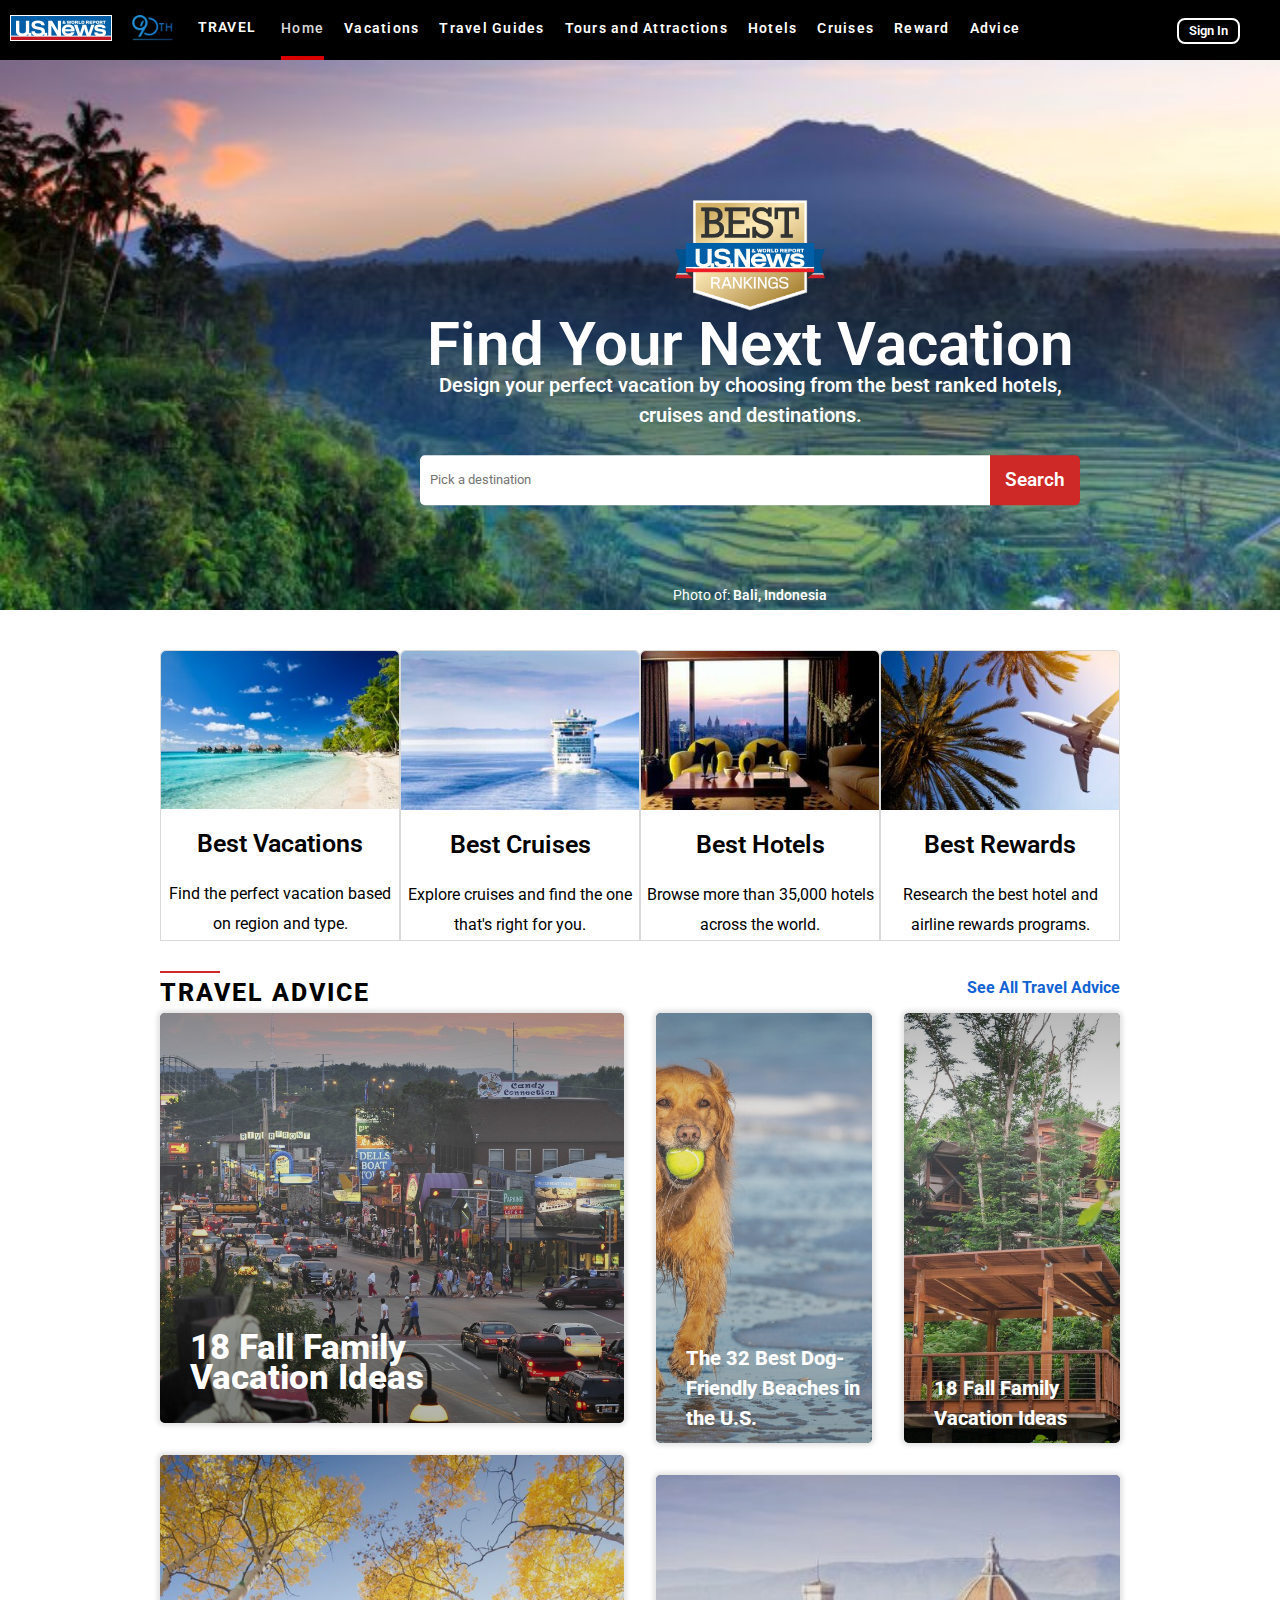
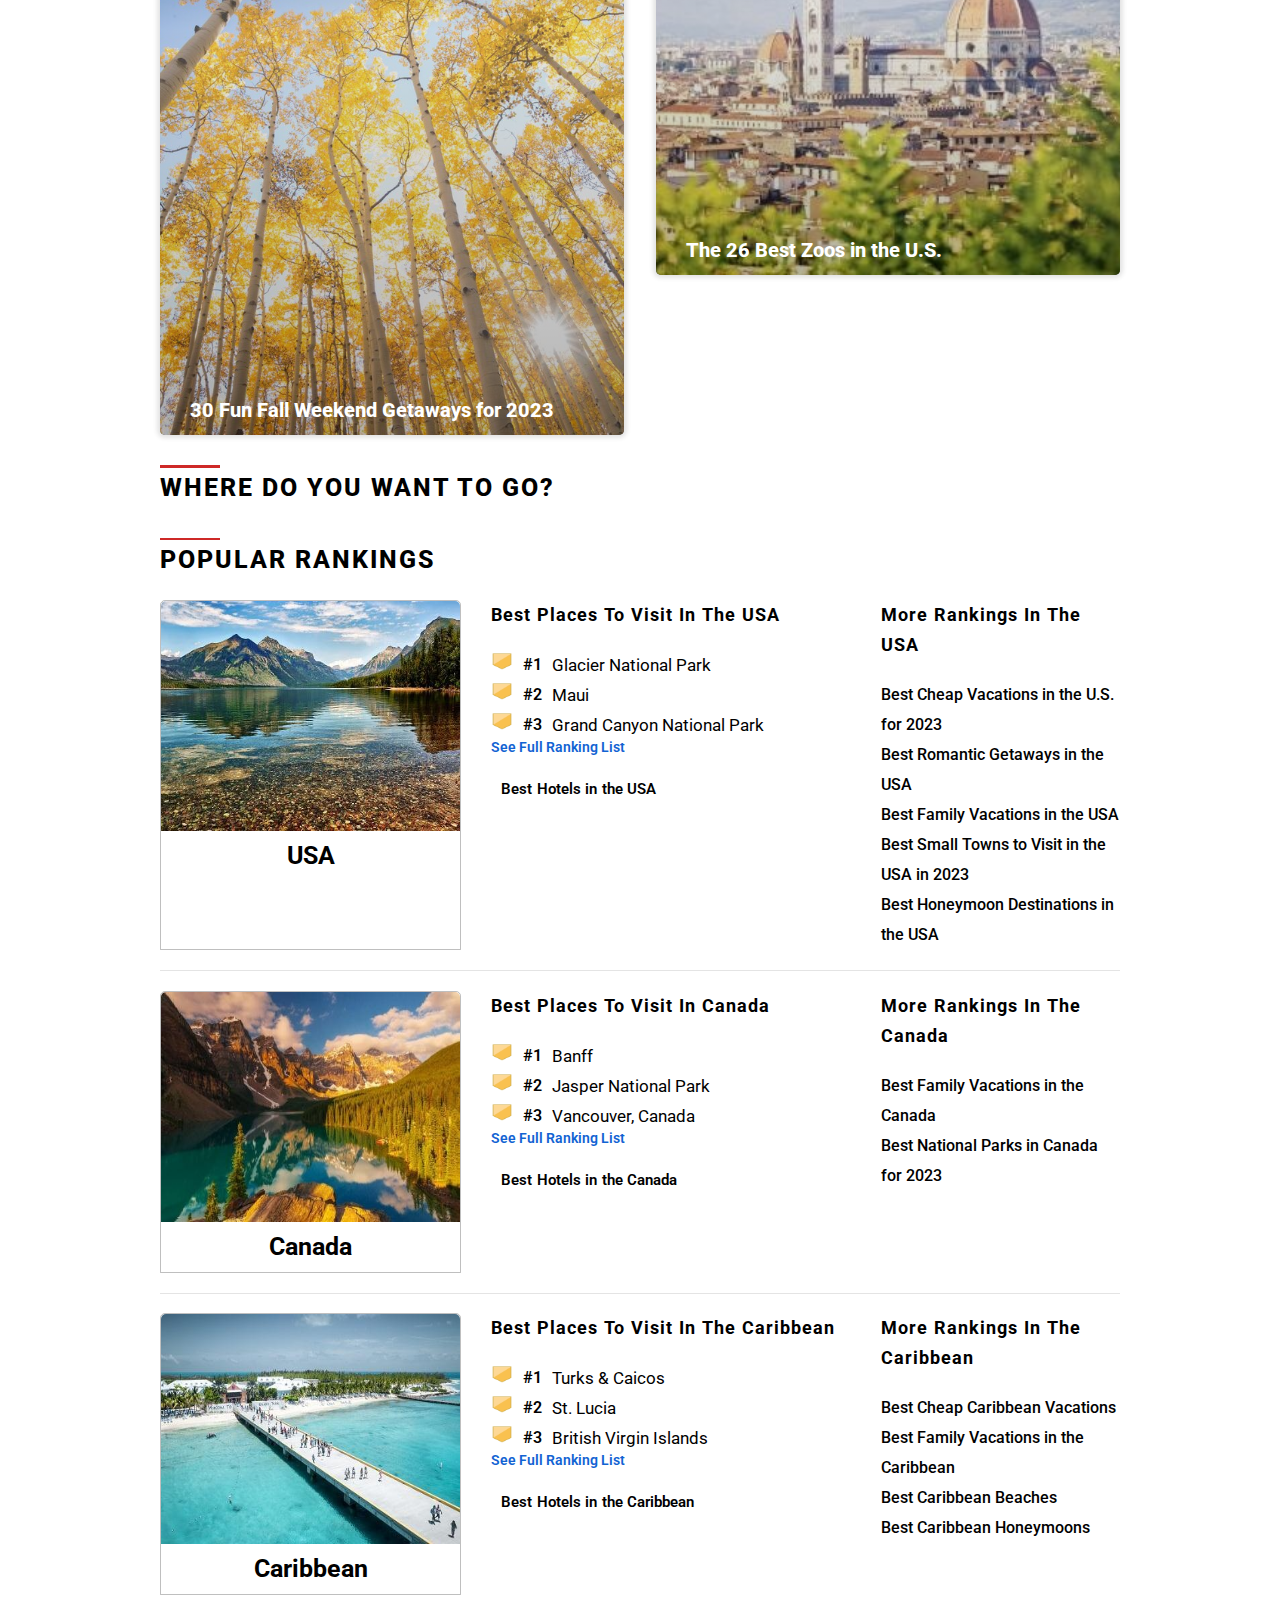
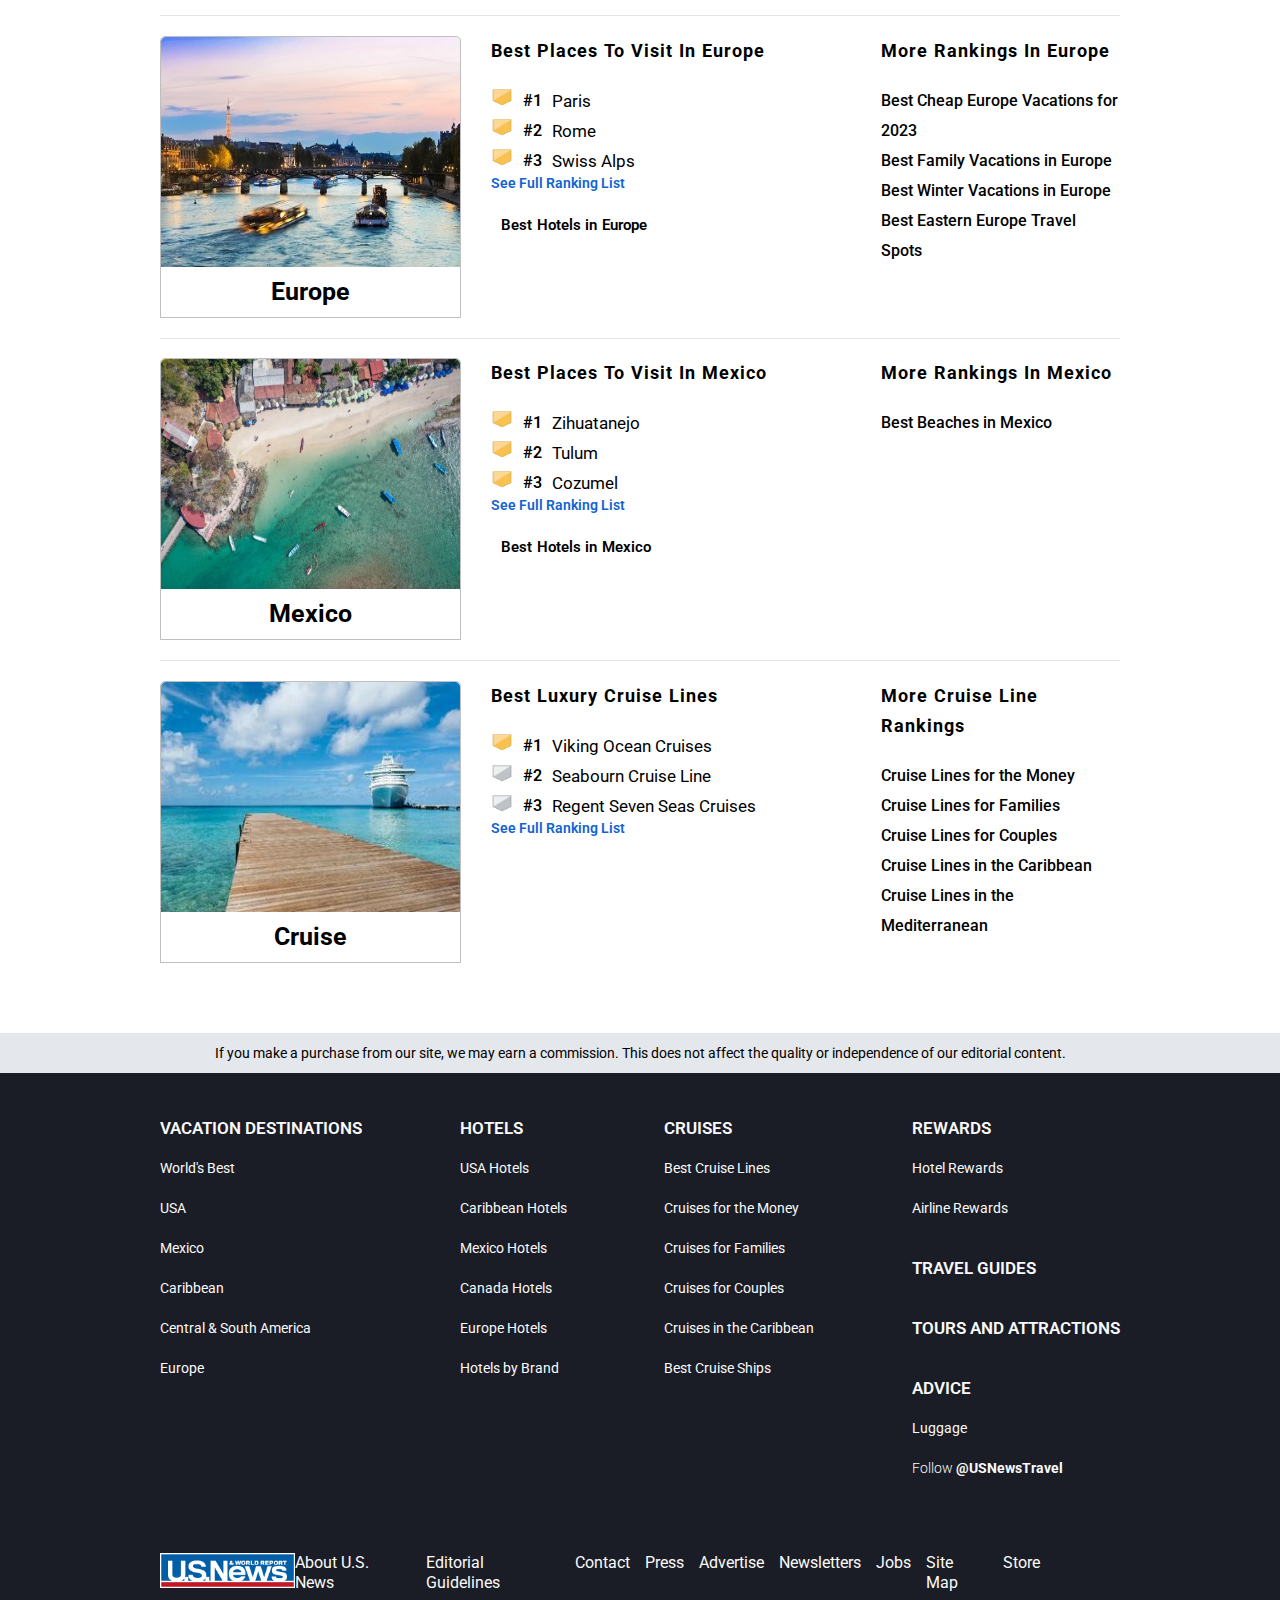
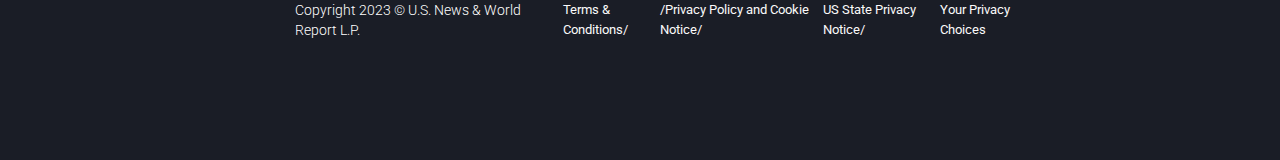
==== index.html @ 6a29fec3 "update home page" ====
<!DOCTYPE html>
<html lang="en">
  <head>
    <meta charset="UTF-8" />
    <meta http-equiv="X-UA-Compatible" content="IE=edge" />
    <meta name="viewport" content="width=device-width, initial-scale=1.0" />
    <title>Vacation Home Page</title>

    <!-- logo -->
    <link
      rel="shortcut icon"
      href="./assets/logo/logo512.png"
      type="image/png"
    />
    <link
      rel="shortcut icon"
      href="./assets/logo/picture.jpg"
      type="image/jpg"
    />

    <!-- FontAwesome -->
    <link
      rel="stylesheet"
      href="https://cdnjs.cloudflare.com/ajax/libs/font-awesome/6.4.0/css/all.min.css"
      integrity="sha512-iecdLmaskl7CVkqkXNQ/ZH/XLlvWZOJyj7Yy7tcenmpD1ypASozpmT/E0iPtmFIB46ZmdtAc9eNBvH0H/ZpiBw=="
      crossorigin="anonymous"
      referrerpolicy="no-referrer"
    />

    <!-- Bootstrap 5.0.2 -->
    <link
      href="https://cdn.jsdelivr.net/npm/bootstrap@5.0.2/dist/css/bootstrap.min.css"
      rel="stylesheet"
      integrity="sha384-EVSTQN3/azprG1Anm3QDgpJLIm9Nao0Yz1ztcQTwFspd3yD65VohhpuuCOmLASjC"
      crossorigin="anonymous"
    />

    <script
      src="https://cdn.jsdelivr.net/npm/bootstrap@5.0.2/dist/js/bootstrap.bundle.min.js"
      integrity="sha384-MrcW6ZMFYlzcLA8Nl+NtUVF0sA7MsXsP1UyJoMp4YLEuNSfAP+JcXn/tWtIaxVXM"
      crossorigin="anonymous"
      defer
    ></script>

    <script
      src="https://cdn.jsdelivr.net/npm/@popperjs/core@2.9.2/dist/umd/popper.min.js"
      integrity="sha384-IQsoLXl5PILFhosVNubq5LC7Qb9DXgDA9i+tQ8Zj3iwWAwPtgFTxbJ8NT4GN1R8p"
      crossorigin="anonymous"
      defer
    ></script>
    <script
      src="https://cdn.jsdelivr.net/npm/bootstrap@5.0.2/dist/js/bootstrap.min.js"
      integrity="sha384-cVKIPhGWiC2Al4u+LWgxfKTRIcfu0JTxR+EQDz/bgldoEyl4H0zUF0QKbrJ0EcQF"
      crossorigin="anonymous"
      defer
    ></script>

    <!-- OWL carousel2 -->
    <link
      rel="stylesheet"
      href="https://cdnjs.cloudflare.com/ajax/libs/OwlCarousel2/2.3.4/assets/owl.carousel.min.css"
      integrity="sha512-tS3S5qG0BlhnQROyJXvNjeEM4UpMXHrQfTGmbQ1gKmelCxlSEBUaxhRBj/EFTzpbP4RVSrpEikbmdJobCvhE3g=="
      crossorigin="anonymous"
      referrerpolicy="no-referrer"
    />
    <link
      rel="stylesheet"
      href="https://cdnjs.cloudflare.com/ajax/libs/OwlCarousel2/2.3.4/assets/owl.theme.default.min.css"
      integrity="sha512-sMXtMNL1zRzolHYKEujM2AqCLUR9F2C4/05cdbxjjLSRvMQIciEPCQZo++nk7go3BtSuK9kfa/s+a4f4i5pLkw=="
      crossorigin="anonymous"
      referrerpolicy="no-referrer"
    />

    <!-- JQuery has to be above the Javascript -->
    <script
      src="https://cdnjs.cloudflare.com/ajax/libs/jquery/3.7.1/jquery.min.js"
      integrity="sha512-v2CJ7UaYy4JwqLDIrZUI/4hqeoQieOmAZNXBeQyjo21dadnwR+8ZaIJVT8EE2iyI61OV8e6M8PP2/4hpQINQ/g=="
      crossorigin="anonymous"
      referrerpolicy="no-referrer"
    ></script>
    <script
      src="https://cdnjs.cloudflare.com/ajax/libs/OwlCarousel2/2.3.4/owl.carousel.min.js"
      integrity="sha512-bPs7Ae6pVvhOSiIcyUClR7/q2OAsRiovw4vAkX+zJbw3ShAeeqezq50RIIcIURq7Oa20rW2n2q+fyXBNcU9lrw=="
      crossorigin="anonymous"
      referrerpolicy="no-referrer"
    ></script>

    <link rel="stylesheet" href="./assets/css/main.min.css" />
    <!-- <script src="./main.js"></script> -->
  </head>

  <body>
    <div id="home" class="home">
      <div class="navbar">
        <div class="left">
          <a href="!#"
            ><img
              class="nav special1"
              src="./assets/images/header/logo1.png"
              alt="US-News"
            />
          </a>
          <a href="!#"
            ><img
              class="nav special1"
              src="./assets/images/header/90th_logo.png"
              alt="90th"
            />
          </a>
          <div class="nav special2">
            <a href="!#"> travel <i class="fa-solid fa-angles-right"></i></a>
          </div>
          <ul>
            <li class="nav special3"><a href="./index.html">Home</a></li>
            <li class="nav special4">
              <a href="./vacation.html">Vacations</a>
            </li>
            <li class="nav special4"><a href="!#">Travel Guides</a></li>
            <li class="nav lower special4">
              <a href="!#">Tours and Attractions</a>
            </li>
            <li class="nav special4"><a href="!#">Hotels</a></li>
            <li class="nav special4"><a href="!#">Cruises</a></li>
            <li class="nav special4"><a href="!#">Reward</a></li>
            <li class="nav special4"><a href="!#">Advice</a></li>
          </ul>
        </div>

        <div class="right">
          <div class="nav special5">
            <i class="fa-solid fa-magnifying-glass"></i>
          </div>
          <div class="nav special6">
            <button><a href="!#">Sign In</a></button>
          </div>
          <div class="nav special5"><i class="fa-solid fa-bars"></i></div>
        </div>
      </div>

      <div class="banner">
        <img
          class="banner-image"
          src="./assets/images/home/banner/banner.jpg"
          alt="banner"
        />
        <div class="banner-information">
          <img
            src="./assets/images/header/gold-badge.png"
            alt="Next vacations"
          />
          <h1>Find Your Next Vacation</h1>
          <h3>
            Design your perfect vacation by choosing from the best ranked
            hotels, cruises and destinations.
          </h3>
          <form
            id="banner-information-search"
            class="banner-information-search"
          >
            <label for=""
              ><input
                type="text"
                name="destiantion"
                placeholder="Pick a destination"
                class="space"
            /></label>
            <button class="search">search</button>
          </form>
          <p>
            <a href="!#">Photo of: <span>Bali, Indonesia</span></a>
          </p>
        </div>
      </div>

      <div class="body">
        <div class="top">
          <a href="!#"
            ><div class="top-detail">
              <img
                src="./assets/images/home/top/top1.jpg"
                alt="Best vacations"
              />
              <h2>best vacations</h2>
              <p>Find the perfect vacation based on region and type.</p>
            </div></a
          >

          <a href="!#"
            ><div class="top-detail">
              <img
                src="./assets/images/home/top/top2.jpg"
                alt="Best vacations"
              />
              <h2>Best Cruises</h2>
              <p>Explore cruises and find the one that's right for you.</p>
            </div></a
          >

          <a href="!#"
            ><div class="top-detail">
              <img
                src="./assets/images/home/top/top3.jpg"
                alt="Best vacations"
              />
              <h2>Best Hotels</h2>
              <p>Browse more than 35,000 hotels across the world.</p>
            </div></a
          >

          <a href="!#"
            ><div class="top-detail">
              <img
                src="./assets/images/home/top/top4.jpg"
                alt="Best vacations"
              />
              <h2>Best Rewards</h2>
              <p>Research the best hotel and airline rewards programs.</p>
            </div></a
          >
        </div>

        <div class="line"></div>

        <div class="advice">
          <div class="advice-top">
            <h2 class="title">travel advice</h2>
            <a href="!#"
              ><p>
                see all travel advice
                <i class="fa-solid fa-angles-right"></i></p
            ></a>
          </div>

          <div class="advice-body">
            <div class="advice-body-left">
              <a href="!#"
                ><div class="image">
                  <img
                    class="left1"
                    src="./assets/images/home/advice/advice1.jpg"
                    alt="advice1"
                  />
                  <p class="description1">18 Fall Family Vacation Ideas</p>
                </div></a
              >
              <a href="!#"
                ><div class="image">
                  <img
                    class="left2"
                    src="./assets/images/home/advice/advice4.jpg"
                    alt="advice2"
                  />
                  <p class="description2">
                    30 Fun Fall Weekend Getaways for 2023
                  </p>
                </div></a
              >
            </div>
            <div class="advice-body-right">
              <div class="firstLine">
                <a href="!#"
                  ><div class="image">
                    <img
                      src="./assets/images/home/advice/advice2.jpg"
                      alt="advice3"
                    />
                    <p class="description2">
                      The 32 Best Dog-Friendly Beaches in the U.S.
                    </p>
                  </div></a
                >
                <a href="!#"
                  ><div class="image">
                    <img
                      src="./assets/images/home/advice/advice3.jpg"
                      alt="advice4"
                    />
                    <p class="description2">18 Fall Family Vacation Ideas</p>
                  </div></a
                >
              </div>
              <div class="secondLine">
                <a href="!#"
                  ><div class="image hidden">
                    <img
                      src="./assets/images/home/advice/advice5.jpg"
                      alt="advice4"
                    />
                    <p class="description2">The 26 Best Zoos in the U.S.</p>
                  </div></a
                >
              </div>
            </div>
          </div>
        </div>

        <div class="line"></div>

        <div class="go">
          <h2 class="title">Where Do You Want To Go?</h2>

          <div class="owl-carousel owl-theme">
            <div class="item">
              <a href="!#"
                ><div class="go-body-image">
                  <img src="./assets/images/home/to_go/go1.jpg" alt="go1" />
                  <div class="word">Paris</div>
                </div></a
              >
            </div>
            <div class="item">
              <a href="!#"
                ><div class="go-body-image">
                  <img src="./assets/images/home/to_go/go2.jpg" alt="go2" />
                  <div class="word">Yellowstone</div>
                </div></a
              >
            </div>
            <div class="item">
              <a href="!#"
                ><div class="go-body-image">
                  <img src="./assets/images/home/to_go/go3.jpg" alt="go3" />
                  <div class="word">Rome</div>
                </div></a
              >
            </div>
            <div class="item">
              <a href="!#"
                ><div class="go-body-image">
                  <img src="./assets/images/home/to_go/go4.jpg" alt="go4" />
                  <div class="word">Tahiti</div>
                </div></a
              >
            </div>
            <div class="item">
              <a href="!#"
                ><div class="go-body-image">
                  <img
                    src="./assets/images/home/to_go/london.jpg"
                    alt="London"
                  />
                  <div class="word">London</div>
                </div></a
              >
            </div>
            <div class="item">
              <a href="!#"
                ><div class="go-body-image">
                  <img
                    src="./assets/images/home/to_go/amalfi.jpg"
                    alt="Amalfi"
                  />
                  <div class="word">Amalfi</div>
                </div></a
              >
            </div>
            <div class="item">
              <a href="!#"
                ><div class="go-body-image">
                  <img src="./assets/images/home/to_go/dubai.jpg" alt="Dubai" />
                  <div class="word">Dubai</div>
                </div></a
              >
            </div>
            <div class="item">
              <a href="!#"
                ><div class="go-body-image">
                  <img
                    src="./assets/images/home/to_go/grand_canyon.jpg"
                    alt="Grand_Canyon"
                  />
                  <div class="word">Grand Canyon</div>
                </div></a
              >
            </div>
            <div class="item">
              <a href="!#"
                ><div class="go-body-image">
                  <img
                    src="./assets/images/home/to_go/maldives.jpg"
                    alt="maldives"
                  />
                  <div class="word">Maldives</div>
                </div></a
              >
            </div>
            <div class="item">
              <a href="!#"
                ><div class="go-body-image">
                  <img src="./assets/images/home/to_go/maui.jpg" alt="Maui" />
                  <div class="word">Maui</div>
                </div></a
              >
            </div>
            <div class="item">
              <a href="!#"
                ><div class="go-body-image">
                  <img
                    src="./assets/images/home/to_go/newyork.jpg"
                    alt="Newyork"
                  />
                  <div class="word">Newyork</div>
                </div></a
              >
            </div>
            <div class="item">
              <a href="!#"
                ><div class="go-body-image">
                  <img
                    src="./assets/images/home/to_go/phuket.jpg"
                    alt="Phuket"
                  />
                  <div class="word">Phuket</div>
                </div></a
              >
            </div>
            <div class="item">
              <a href="!#"
                ><div class="go-body-image">
                  <img
                    src="./assets/images/home/to_go/rio_de_janero.jpg"
                    alt="Rio_De_Janero"
                  />
                  <div class="word">Rio De Janero</div>
                </div></a
              >
            </div>
            <div class="item">
              <a href="!#"
                ><div class="go-body-image">
                  <img
                    src="./assets/images/home/to_go/satorini.jpg"
                    alt="Satorini"
                  />
                  <div class="word">Satorini</div>
                </div></a
              >
            </div>
          </div>
        </div>

        <div class="line"></div>

        <div class="rank">
          <h2 class="title">popular rankings</h2>
          <div class="rank-detail">
            <a class="rank-detail-image" href="!#">
              <img src="./assets/images/home/rank/rank1.jpg" alt="USA" />
              <div class="description">USA</div>
            </a>
            <div class="rank-detail-best">
              <h3>Best Places to Visit in the USA</h3>
              <a href="!#">
                <img
                  src="./assets/images/header/mini-badge-color.png"
                  alt="gold badge"
                />
                <span>#1</span>
                <p>Glacier National Park</p>
              </a>
              <a href="!#">
                <img
                  src="./assets/images/header/mini-badge-color.png"
                  alt="gold badge"
                />
                <span>#2</span>
                <p>Maui</p>
              </a>
              <a href="!#">
                <img
                  src="./assets/images/header/mini-badge-color.png"
                  alt="gold badge"
                />
                <span>#3</span>
                <p>Grand Canyon National Park</p>
              </a>

              <a class="rank_list" href="!#"
                >See Full Ranking List <i class="fa-solid fa-angles-right"></i
              ></a>
              <a class="rank_hotel" href="!#"
                ><i class="fa-solid fa-bed"></i> Best Hotels in the USA</a
              >
            </div>

            <div class="rank-detail-more">
              <h3>More Rankings in the USA</h3>
              <a href="!#">Best Cheap Vacations in the U.S. for 2023</a>
              <a href="!#">Best Romantic Getaways in the USA</a>
              <a href="!#">Best Family Vacations in the USA</a>
              <a href="!#">Best Small Towns to Visit in the USA in 2023</a>
              <a href="!#">Best Honeymoon Destinations in the USA</a>
            </div>
          </div>

          <div class="line2"></div>

          <div class="rank-detail">
            <a class="rank-detail-image" href="!#">
              <img src="./assets/images/home/rank/rank2.jpg" alt="Canada" />
              <div class="description">Canada</div>
            </a>
            <div class="rank-detail-best">
              <h3>Best Places to Visit in Canada</h3>
              <a href="!#">
                <img
                  src="./assets/images/header/mini-badge-color.png"
                  alt="gold badge"
                />
                <span>#1</span>
                <p>Banff</p>
              </a>
              <a href="!#">
                <img
                  src="./assets/images/header/mini-badge-color.png"
                  alt="gold badge"
                />
                <span>#2</span>
                <p>Jasper National Park</p>
              </a>
              <a href="!#">
                <img
                  src="./assets/images/header/mini-badge-color.png"
                  alt="gold badge"
                />
                <span>#3</span>
                <p>Vancouver, Canada</p>
              </a>

              <a class="rank_list" href="!#"
                >See Full Ranking List <i class="fa-solid fa-angles-right"></i
              ></a>
              <a class="rank_hotel" href="!#"
                ><i class="fa-solid fa-bed"></i> Best Hotels in the Canada</a
              >
            </div>

            <div class="rank-detail-more">
              <h3>More Rankings in the Canada</h3>
              <a href="!#">Best Family Vacations in the Canada</a>
              <a href="!#">Best National Parks in Canada for 2023</a>
            </div>
          </div>

          <div class="line2"></div>

          <div class="rank-detail">
            <a class="rank-detail-image" href="!#">
              <img src="./assets/images/home/rank/rank3.jpg" alt="Caribbean" />
              <div class="description">Caribbean</div>
            </a>
            <div class="rank-detail-best">
              <h3>Best Places to Visit in the Caribbean</h3>
              <a href="!#">
                <img
                  src="./assets/images/header/mini-badge-color.png"
                  alt="gold badge"
                />
                <span>#1</span>
                <p>Turks & Caicos</p>
              </a>
              <a href="!#">
                <img
                  src="./assets/images/header/mini-badge-color.png"
                  alt="gold badge"
                />
                <span>#2</span>
                <p>St. Lucia</p>
              </a>
              <a href="!#">
                <img
                  src="./assets/images/header/mini-badge-color.png"
                  alt="gold badge"
                />
                <span>#3</span>
                <p>British Virgin Islands</p>
              </a>

              <a class="rank_list" href="!#"
                >See Full Ranking List <i class="fa-solid fa-angles-right"></i
              ></a>
              <a class="rank_hotel" href="!#"
                ><i class="fa-solid fa-bed"></i> Best Hotels in the Caribbean</a
              >
            </div>

            <div class="rank-detail-more">
              <h3>More Rankings in the Caribbean</h3>
              <a href="!#">Best Cheap Caribbean Vacations</a>
              <a href="!#">Best Family Vacations in the Caribbean</a>
              <a href="!#">Best Caribbean Beaches</a>
              <a href="!#">Best Caribbean Honeymoons</a>
            </div>
          </div>

          <div class="line2"></div>

          <div class="rank-detail">
            <a class="rank-detail-image" href="!#">
              <img src="./assets/images/home/rank/rank4.jpg" alt="Europe" />
              <div class="description">Europe</div>
            </a>
            <div class="rank-detail-best">
              <h3>Best Places to Visit in Europe</h3>
              <a href="!#">
                <img
                  src="./assets/images/header/mini-badge-color.png"
                  alt="gold badge"
                />
                <span>#1</span>
                <p>Paris</p>
              </a>
              <a href="!#">
                <img
                  src="./assets/images/header/mini-badge-color.png"
                  alt="gold badge"
                />
                <span>#2</span>
                <p>Rome</p>
              </a>
              <a href="!#">
                <img
                  src="./assets/images/header/mini-badge-color.png"
                  alt="gold badge"
                />
                <span>#3</span>
                <p>Swiss Alps</p>
              </a>

              <a class="rank_list" href="!#"
                >See Full Ranking List <i class="fa-solid fa-angles-right"></i
              ></a>
              <a class="rank_hotel" href="!#"
                ><i class="fa-solid fa-bed"></i> Best Hotels in Europe</a
              >
            </div>

            <div class="rank-detail-more">
              <h3>More Rankings in Europe</h3>
              <a href="!#">Best Cheap Europe Vacations for 2023</a>
              <a href="!#">Best Family Vacations in Europe</a>
              <a href="!#">Best Winter Vacations in Europe</a>
              <a href="!#">Best Eastern Europe Travel Spots</a>
            </div>
          </div>

          <div class="line2"></div>

          <div class="rank-detail">
            <a class="rank-detail-image" href="!#">
              <img src="./assets/images/home/rank/rank5.jpg" alt="Mexico" />
              <div class="description">Mexico</div>
            </a>
            <div class="rank-detail-best">
              <h3>Best Places to Visit in Mexico</h3>
              <a href="!#">
                <img
                  src="./assets/images/header/mini-badge-color.png"
                  alt="gold badge"
                />
                <span>#1</span>
                <p>Zihuatanejo</p>
              </a>
              <a href="!#">
                <img
                  src="./assets/images/header/mini-badge-color.png"
                  alt="gold badge"
                />
                <span>#2</span>
                <p>Tulum</p>
              </a>
              <a href="!#">
                <img
                  src="./assets/images/header/mini-badge-color.png"
                  alt="gold badge"
                />
                <span>#3</span>
                <p>Cozumel</p>
              </a>

              <a class="rank_list" href="!#"
                >See Full Ranking List <i class="fa-solid fa-angles-right"></i
              ></a>
              <a class="rank_hotel" href="!#"
                ><i class="fa-solid fa-bed"></i> Best Hotels in Mexico</a
              >
            </div>

            <div class="rank-detail-more">
              <h3>More Rankings in Mexico</h3>
              <a href="!#">Best Beaches in Mexico</a>
            </div>
          </div>

          <div class="line2"></div>

          <div class="rank-detail">
            <a class="rank-detail-image" href="!#">
              <img src="./assets/images/home/rank/rank6.jpg" alt="Cruise" />
              <div class="description">Cruise</div>
            </a>
            <div class="rank-detail-best">
              <h3>Best Luxury Cruise Lines</h3>
              <a href="!#">
                <img
                  src="./assets/images/header/mini-badge-color.png"
                  alt="gold badge"
                />
                <span>#1</span>
                <p>Viking Ocean Cruises</p>
              </a>
              <a href="!#">
                <img
                  src="./assets/images/header/mini-badge-silver.png"
                  alt="silver badge"
                />
                <span>#2</span>
                <p>Seabourn Cruise Line</p>
              </a>
              <a href="!#">
                <img
                  src="./assets/images/header/mini-badge-silver.png"
                  alt="silver badge"
                />
                <span>#3</span>
                <p>Regent Seven Seas Cruises</p>
              </a>

              <a class="rank_list" href="!#"
                >See Full Ranking List <i class="fa-solid fa-angles-right"></i
              ></a>
            </div>

            <div class="rank-detail-more">
              <h3>More Cruise Line Rankings</h3>
              <a href="!#">Cruise Lines for the Money</a>
              <a href="!#">Cruise Lines for Families</a>
              <a href="!#">Cruise Lines for Couples</a>
              <a href="!#">Cruise Lines in the Caribbean</a>
              <a href="!#">Cruise Lines in the Mediterranean</a>
            </div>
          </div>
        </div>
      </div>
      <div class="bottom">
        If you make a purchase from our site, we may earn a commission. This
        does not affect the quality or independence of our editorial content.
      </div>

      <div class="link">
        <div class="link-detail">
          <a href="!#"><h3>Vacation Destinations</h3></a>
          <ul>
            <a href="!#"><li class="link-detail-word">World's Best</li></a>
            <a href="!#"><li class="link-detail-word">USA</li></a>
            <a href="!#"><li class="link-detail-word">Mexico</li></a>
            <a href="!#"><li class="link-detail-word">Caribbean</li></a>
            <a href="!#"
              ><li class="link-detail-word">Central & South America</li></a
            >
            <a href="!#"><li class="link-detail-word">Europe</li></a>
          </ul>
        </div>

        <div class="link-detail">
          <a href="!#"><h3>hotels</h3></a>
          <ul>
            <a href="!#"><li class="link-detail-word">USA Hotels</li></a>
            <a href="!#"><li class="link-detail-word">Caribbean Hotels</li></a>
            <a href="!#"><li class="link-detail-word">Mexico Hotels</li></a>
            <a href="!#"><li class="link-detail-word">Canada Hotels</li></a>
            <a href="!#"><li class="link-detail-word">Europe Hotels</li></a>
            <a href="!#"><li class="link-detail-word">Hotels by Brand</li></a>
          </ul>
        </div>

        <div class="link-detail">
          <a href="!#"><h3>Cruises</h3></a>
          <ul>
            <a href="!#"><li class="link-detail-word">Best Cruise Lines</li></a>
            <a href="!#"
              ><li class="link-detail-word">Cruises for the Money</li></a
            >
            <a href="!#"
              ><li class="link-detail-word">Cruises for Families</li></a
            >
            <a href="!#"
              ><li class="link-detail-word">Cruises for Couples</li></a
            >
            <a href="!#"
              ><li class="link-detail-word">Cruises in the Caribbean</li></a
            >
            <a href="!#"><li class="link-detail-word">Best Cruise Ships</li></a>
          </ul>
        </div>

        <div class="link-detail">
          <a href="!#"><h3>Rewards</h3></a>
          <ul>
            <a href="!#"><li class="link-detail-word">Hotel Rewards</li></a>
            <a href="!#"><li class="link-detail-word">Airline Rewards</li></a>
          </ul>
          <a href="!#"><h3>Travel Guides</h3></a>
          <a href="!#"><h3>Tours And Attractions</h3></a>
          <a href="!#"><h3>Advice</h3></a>
          <ul>
            <a href="!#"><li class="link-detail-word">Luggage</li></a>
          </ul>
          <div class="follow">
            <p>Follow <span>@USNewsTravel</span></p>
            <i class="fa-brands fa-instagram"></i>
            <i class="fa-brands fa-twitter"></i>
          </div>
        </div>
      </div>
      <div class="line3"></div>

      <div class="footer">
        <div class="footer-image">
          <img src="./assets/images/header/logo1.png" alt="USNews" />
        </div>

        <div class="footer-information">
          <div class="footer-information-top">
            <a href="!#">About U.S. News</a>
            <a href="!#">Editorial Guidelines</a>
            <a href="!#">Contact</a>
            <a href="!#">Press</a>
            <a href="!#">Advertise</a>
            <a href="!#">Newsletters</a>
            <a href="!#">Jobs</a>
            <a href="!#">Site Map</a>
            <a href="!#">store</a>
          </div>

          <div class="footer-information-bottom">
            <p>Copyright 2023 © U.S. News & World Report L.P.</p>
            <a href="!#">Terms & Conditions/</a>
            <a href="!#">/Privacy Policy and Cookie Notice/</a>
            <a href="!#">US State Privacy Notice/</a>
            <a href="!#"
              >Your Privacy Choices <i class="fa-regular fa-hand"></i
            ></a>
          </div>
        </div>

        <div class="footer-symbol">
          <i class="fa-brands fa-facebook-f"></i>

          <i class="fa-brands fa-twitter"></i>
        </div>
      </div>
    </div>

    <script>
      $(".owl-carousel").owlCarousel({
        loop: true,
        margin: 10,
        nav: true,
        autoplay: true,
        autoplayTimeout: 5000,
        stagePadding: 50,
        dots: false,
        responsive: {
          0: {
            items: 1,
          },
          740: {
            items: 3,
          },
          1024: {
            items: 4,
          },
        },
      });
    </script>
  </body>
</html>
---- assets/css/main.min.css ----
@import"https://fonts.googleapis.com/css2?family=Roboto:wght@100;400;700&display=swap";@import"https://fonts.googleapis.com/css2?family=Lato:ital,wght@0,400;0,700;1,400;1,700&display=swap";:root{--header-h: 4.7rem}*{margin:0;padding:0;-webkit-box-sizing:border-box;box-sizing:border-box}a,a:active,a:visited{text-decoration:none}ul{list-style-type:none;padding-top:0;padding-left:0;margin-top:0;margin-bottom:0}button{cursor:pointer;border:none;outline:none}img{display:block;max-width:100%}@font-face{font-family:font_back_up;src:url(./font1.woff2) format("woff2"),url(./font2.woff2) format("woff2"),url(./font3.woff2) format("woff2");font-weight:bold;font-style:normal;font-display:fallback}*{font-family:"Roboto",Helvetica,"font_back_up",sans-serif}html{font-size:62.5%;font-family:"Roboto",Helvetica,"font_back_up",sans-serif}body{font-size:1.6rem;line-height:3rem}.screen{background-color:#fff;width:100%;height:100%}.line2{background-color:#e4e4e4;height:.5px;width:100%;margin:2rem 0}.line{background-color:#ce2927;height:2.5px;width:6rem;margin-top:3rem}.line3{background-color:#fff;height:.6px;width:100%}.title{text-transform:uppercase;font-weight:800;font-size:2.5rem;letter-spacing:2px;line-height:4rem}.slider{width:100%}.slider .carousel-inner .carousel-item img{height:70rem}.slider .carousel-caption{text-align:start;padding-bottom:25rem}.slider .carousel-caption h5{font-size:3rem;line-height:4rem;text-transform:uppercase;font-weight:500}.slider .carousel-caption p{font-size:1.4rem;line-height:3rem;padding:2rem 0;padding-right:50rem;font-weight:lighter}.slider .carousel-caption .banner-button-left{background-color:rgba(0,0,0,0);color:#fff;padding:.5rem 1.5rem;border-radius:5px;text-transform:uppercase;border:2px solid #fff;margin-right:5px}.slider .carousel-caption .banner-button-left:hover{background-color:#1bd5c9}.slider .carousel-caption .banner-button-right{background-color:rgba(0,0,0,0);color:#fff;padding:.5rem 1.5rem;border-radius:5px;text-transform:uppercase;border:2px solid #fff}.slider .carousel-caption .banner-button-right:hover{background-color:#1bd5c9}:root{--nav-height: 3rem}.navbar{background-color:#000;height:6rem;width:100%;display:-webkit-box;display:-ms-flexbox;display:flex;-webkit-box-pack:justify;-ms-flex-pack:justify;justify-content:space-between;padding:0 .5rem;margin:0}.navbar .nav{font-size:1.4rem;font-weight:600;margin:0 .5rem;line-height:5.6rem;text-transform:capitalize;letter-spacing:1.25px}.navbar .nav a{color:#fff}.navbar .left{display:-webkit-box;display:-ms-flexbox;display:flex;-webkit-box-align:center;-ms-flex-align:center;align-items:center;gap:1rem}.navbar .left .lower{text-transform:none}.navbar .left .special1{height:3rem;border-bottom:4px solid #000}.navbar .left .special2{text-transform:uppercase;border-bottom:4px solid #000;line-height:3rem;padding:.5rem}.navbar .left .special2 a .fa-angles-right{font-size:.9rem;font-weight:600}.navbar .left .special2:hover{background-color:rgba(211,215,220,.511);opacity:85%;border-radius:7px;-webkit-transition:all .5s ease;transition:all .5s ease}.navbar .left ul{display:-webkit-box;display:-ms-flexbox;display:flex;-webkit-box-align:center;-ms-flex-align:center;align-items:center;gap:1rem}.navbar .left ul .special3{border-bottom:4px solid red;font-weight:500;opacity:85%}.navbar .left ul .special4{border-bottom:4px solid #000}.navbar .left ul .special4:hover{border-bottom:4px solid red;opacity:85%;-webkit-transition:all .5s ease;transition:all .5s ease}.navbar .right{display:-webkit-box;display:-ms-flexbox;display:flex;-webkit-box-align:center;-ms-flex-align:center;align-items:center;color:#fff}.navbar .right .special5{margin:0 .5rem;font-size:1.8rem;line-height:2rem;padding:1rem 1rem}.navbar .right .special5:hover{background-color:rgba(211,215,220,.656);opacity:85%;border-radius:7px;-webkit-transition:all .5s ease;transition:all .5s ease;cursor:pointer}.navbar .right .special6 button{background-color:rgba(0,0,0,0);border:2px solid #fff;line-height:2rem;margin:1rem 0rem;padding:.1rem 1rem;border-radius:8px;font-size:1.3rem;font-weight:600}.navbar .right .special6 button:hover{-webkit-box-shadow:#111 0px 0px 0px 2px,#fff 0px 0px 0px 3px;box-shadow:#111 0px 0px 0px 2px,#fff 0px 0px 0px 3px;-webkit-transition:all .5s ease;transition:all .5s ease}.footer{background-color:#5c5c5c;padding:2rem 22.5rem;display:-webkit-box;display:-ms-flexbox;display:flex;-webkit-box-pack:justify;-ms-flex-pack:justify;justify-content:space-between}.footer p{color:#fff;font-size:1.4rem}.footer-social{display:-webkit-box;display:-ms-flexbox;display:flex;gap:1.5rem}.footer-social i{color:#fff}.banner{position:relative}.banner-image{width:100%;height:55rem}.banner-information{position:absolute;display:-webkit-box;display:-ms-flexbox;display:flex;-webkit-box-orient:vertical;-webkit-box-direction:normal;-ms-flex-direction:column;flex-direction:column;-webkit-box-align:center;-ms-flex-align:center;align-items:center;-webkit-box-pack:center;-ms-flex-pack:center;justify-content:center;text-align:center;-webkit-transform:translateY(-100%);transform:translateY(-100%);padding:0 42rem}.banner-information img{width:15rem}.banner-information h1{color:#fff;font-size:6rem;padding-top:2rem;font-weight:600}.banner-information h3{color:#fff;font-size:2rem;padding-top:1rem;font-weight:600}.banner-information .banner-information-search{padding:2.5rem 0;display:-webkit-box;display:-ms-flexbox;display:flex}.banner-information .banner-information-search .space{width:57rem;height:5rem;padding:1rem;border-top-left-radius:5px;border-bottom-left-radius:5px;border:none}.banner-information .banner-information-search .search{width:9rem;height:5rem;padding:1rem;font-size:1.9rem;text-transform:capitalize;color:#fff;font-weight:600;background-color:#ce2927;border-top-right-radius:5px;border-bottom-right-radius:5px}.banner-information .banner-information-search .search:hover{background-color:#b92523}.banner-information p{padding-top:5rem}.banner-information p a{color:#fff;font-size:1.4rem}.banner-information p a span{font-weight:600}.home .body{padding:0 16rem}.home .body .top{display:-webkit-box;display:-ms-flexbox;display:flex;-webkit-box-orient:horizontal;-webkit-box-direction:normal;-ms-flex-direction:row;flex-direction:row;-webkit-box-pack:justify;-ms-flex-pack:justify;justify-content:space-between;margin-top:4rem}.home .body .top a{text-align:center;color:#000;border:.5px solid rgba(0,0,0,.15);width:28rem;border-top-right-radius:5px;border-top-left-radius:5px}.home .body .top a:hover{-webkit-box-shadow:0 0 2px 2px rgba(0,0,0,.15);box-shadow:0 0 2px 2px rgba(0,0,0,.15);-webkit-transition:all .3s ease-in-out;transition:all .3s ease-in-out}.home .body .top a img{border-top-right-radius:5px;border-top-left-radius:5px}.home .body .top a h2{text-transform:capitalize;font-size:2.5rem;font-weight:600;padding:2rem 0}.home .body .advice-top{display:-webkit-box;display:-ms-flexbox;display:flex;-webkit-box-orient:horizontal;-webkit-box-direction:normal;-ms-flex-direction:row;flex-direction:row;-webkit-box-pack:justify;-ms-flex-pack:justify;justify-content:space-between}.home .body .advice-top a p{color:#1263d3;text-transform:capitalize;font-weight:700}.home .body .advice-top a p i{font-size:.9rem}.home .body .advice-top a p:hover{color:#00206b;-webkit-transition:color .3s ease-in-out;transition:color .3s ease-in-out}.home .body .advice-body{display:-webkit-box;display:-ms-flexbox;display:flex;gap:3.2rem}.home .body .advice-body img{border-radius:5px;-webkit-box-shadow:0 0 4px 3px rgba(0,0,0,.15);box-shadow:0 0 4px 3px rgba(0,0,0,.15);opacity:70%;width:100%;height:100%;-o-object-fit:cover;object-fit:cover}.home .body .advice-body .image{position:relative;border-radius:5px;background:-webkit-gradient(linear, left bottom, left top, from(rgb(0, 0, 0)), color-stop(70%, rgba(17, 17, 17, 0.3)), to(rgb(17, 17, 17)));background:linear-gradient(0deg, rgb(0, 0, 0), rgba(17, 17, 17, 0.3) 70%, rgb(17, 17, 17))}.home .body .advice-body .image p{position:absolute;z-index:10;color:#fff}.home .body .advice-body .image p:hover{opacity:80%}.home .body .advice-body .image:hover img{opacity:50%;-webkit-transition:opacity .3s ease-in-out;transition:opacity .3s ease-in-out}.home .body .advice-body-left{-webkit-box-flex:1;-ms-flex:1;flex:1;display:-webkit-box;display:-ms-flexbox;display:flex;-webkit-box-orient:vertical;-webkit-box-direction:normal;-ms-flex-direction:column;flex-direction:column;gap:3.2rem}.home .body .advice-body-left .left1{height:41rem}.home .body .advice-body-left .left2{height:58rem}.home .body .advice-body-right{-webkit-box-flex:1;-ms-flex:1;flex:1;display:-webkit-box;display:-ms-flexbox;display:flex;-webkit-box-orient:vertical;-webkit-box-direction:normal;-ms-flex-direction:column;flex-direction:column;gap:3.2rem}.home .body .advice-body-right .firstLine{display:-webkit-box;display:-ms-flexbox;display:flex;gap:3.2rem}.home .body .advice-body-right .firstLine img{height:43rem}.home .body .advice-body-right .secondLine img{height:40rem}.home .body .advice-body .description1{bottom:3rem;left:3rem;font-size:3.5rem;font-weight:800;margin-right:15rem}.home .body .advice-body .description2{bottom:1rem;left:3rem;font-size:2rem;font-weight:800}.home .body .go .owl-carousel{position:relative}.home .body .go .owl-carousel .go-body-image{margin-top:2rem;border:.5px solid rgba(0,0,0,.15);border-top-right-radius:5px;border-top-left-radius:5px}.home .body .go .owl-carousel .go-body-image img{border-top-right-radius:5px;border-top-left-radius:5px;height:17rem}.home .body .go .owl-carousel .go-body-image .word{text-align:center;color:#000;font-size:2.5rem;font-weight:700;line-height:5rem}.home .body .go .owl-carousel .owl-nav{font-size:7rem;color:#fff;line-height:7rem}.home .body .go .owl-carousel .owl-nav .owl-prev{position:absolute;top:9rem;left:.5rem;z-index:10}.home .body .go .owl-carousel .owl-nav .owl-prev:hover{background-color:rgba(0,0,0,0)}.home .body .go .owl-carousel .owl-nav .owl-next{position:absolute;top:9rem;right:.5rem;z-index:10}.home .body .go .owl-carousel .owl-nav .owl-next:hover{background-color:rgba(0,0,0,0)}.home .body .rank-detail{display:-webkit-box;display:-ms-flexbox;display:flex;margin-top:2rem}.home .body .rank-detail-image{-webkit-box-flex:2.5;-ms-flex:2.5;flex:2.5;border:.5px solid rgba(0,0,0,.25);border-top-right-radius:5px;border-top-left-radius:5px}.home .body .rank-detail-image:hover{-webkit-box-shadow:0 0 4px 3px rgba(0,0,0,.15);box-shadow:0 0 4px 3px rgba(0,0,0,.15);-webkit-transition:-webkit-box-shadow .3s ease-in-out;transition:-webkit-box-shadow .3s ease-in-out;transition:box-shadow .3s ease-in-out;transition:box-shadow .3s ease-in-out, -webkit-box-shadow .3s ease-in-out}.home .body .rank-detail-image img{height:23rem;width:100%;border-top-right-radius:5px;border-top-left-radius:5px}.home .body .rank-detail-image .description{text-align:center;color:#000;font-size:2.5rem;font-weight:700;line-height:5rem}.home .body .rank-detail-best{padding:0 3rem;-webkit-box-flex:3;-ms-flex:3;flex:3;display:-webkit-box;display:-ms-flexbox;display:flex;-webkit-box-orient:vertical;-webkit-box-direction:normal;-ms-flex-direction:column;flex-direction:column}.home .body .rank-detail-best h3{text-transform:capitalize;font-size:1.8rem;font-weight:700;word-spacing:1px;letter-spacing:1px;margin-bottom:2rem}.home .body .rank-detail-best a{display:-webkit-box;display:-ms-flexbox;display:flex;-webkit-box-orient:horizontal;-webkit-box-direction:normal;-ms-flex-direction:row;flex-direction:row;color:#000}.home .body .rank-detail-best a img{height:2.2rem}.home .body .rank-detail-best a span{padding:0 1rem;font-weight:600}.home .body .rank-detail-best a p{font-size:1.7rem}.home .body .rank-detail-best .rank_list{color:#1263d3;font-weight:600;line-height:1.4rem;font-size:1.4rem}.home .body .rank-detail-best .rank_list i{font-size:.9rem;line-height:1.7rem;padding-left:5px}.home .body .rank-detail-best .rank_hotel{margin-top:2rem;font-size:1.5rem;font-weight:600;word-spacing:.5px}.home .body .rank-detail-best .rank_hotel i{line-height:2.7rem;margin-right:1rem}.home .body .rank-detail-more{-webkit-box-flex:2;-ms-flex:2;flex:2;display:-webkit-box;display:-ms-flexbox;display:flex;-webkit-box-orient:vertical;-webkit-box-direction:normal;-ms-flex-direction:column;flex-direction:column}.home .body .rank-detail-more h3{text-transform:capitalize;font-size:1.8rem;font-weight:700;word-spacing:1px;letter-spacing:1px;margin-bottom:2rem}.home .body .rank-detail-more a{color:#000;font-weight:500}.home .bottom{margin-top:7rem;padding:0;background-color:#e4e7eb;line-height:4rem;text-align:center;font-size:1.4rem}.home .link{background-color:#1a1d26;padding:0 16rem;padding-top:2rem;display:-webkit-box;display:-ms-flexbox;display:flex;-webkit-box-pack:justify;-ms-flex-pack:justify;justify-content:space-between}.home .link-detail{display:-webkit-box;display:-ms-flexbox;display:flex;-webkit-box-orient:vertical;-webkit-box-direction:normal;-ms-flex-direction:column;flex-direction:column;gap:1rem;padding-bottom:3rem}.home .link-detail h3{text-transform:uppercase;font-size:1.7rem;font-weight:600;margin-top:2rem}.home .link-detail h3:hover{opacity:80%;-webkit-transition:opacity .3s ease-in-out;transition:opacity .3s ease-in-out}.home .link-detail a{color:#fafafa}.home .link-detail ul{display:-webkit-box;display:-ms-flexbox;display:flex;-webkit-box-orient:vertical;-webkit-box-direction:normal;-ms-flex-direction:column;flex-direction:column;gap:1rem}.home .link-detail ul li{font-size:1.4rem;font-weight:400}.home .link-detail .follow{display:-webkit-box;display:-ms-flexbox;display:flex;color:#fafafa;font-size:1.4rem;font-weight:300}.home .link-detail .follow span{font-weight:700}.home .link-detail .follow i{line-height:2.7rem;padding-left:1.5rem;font-size:1.8rem}.home .footer{background-color:#1a1d26;padding:4rem 16rem 12rem 16rem;display:-webkit-box;display:-ms-flexbox;display:flex;-webkit-box-pack:justify;-ms-flex-pack:justify;justify-content:space-between}.home .footer-image{height:4rem;width:16rem}.home .footer-information{padding-right:5rem;display:-webkit-box;display:-ms-flexbox;display:flex;-webkit-box-orient:vertical;-webkit-box-direction:normal;-ms-flex-direction:column;flex-direction:column;line-height:2rem}.home .footer-information a{color:#fafafa}.home .footer-information-top{display:-webkit-box;display:-ms-flexbox;display:flex;gap:1.5rem;text-transform:capitalize;padding-bottom:.7rem}.home .footer-information-bottom{display:-webkit-box;display:-ms-flexbox;display:flex;-webkit-box-orient:horizontal;-webkit-box-direction:normal;-ms-flex-direction:row;flex-direction:row;font-size:1.3rem}.home .footer-information-bottom p{padding-right:2rem;font-weight:300}.home .footer-symbol{display:-webkit-box;display:-ms-flexbox;display:flex;-webkit-box-orient:horizontal;-webkit-box-direction:normal;-ms-flex-direction:row;flex-direction:row;gap:3rem;font-size:2rem;padding-top:1rem}.home .footer-symbol i{color:#fafafa}
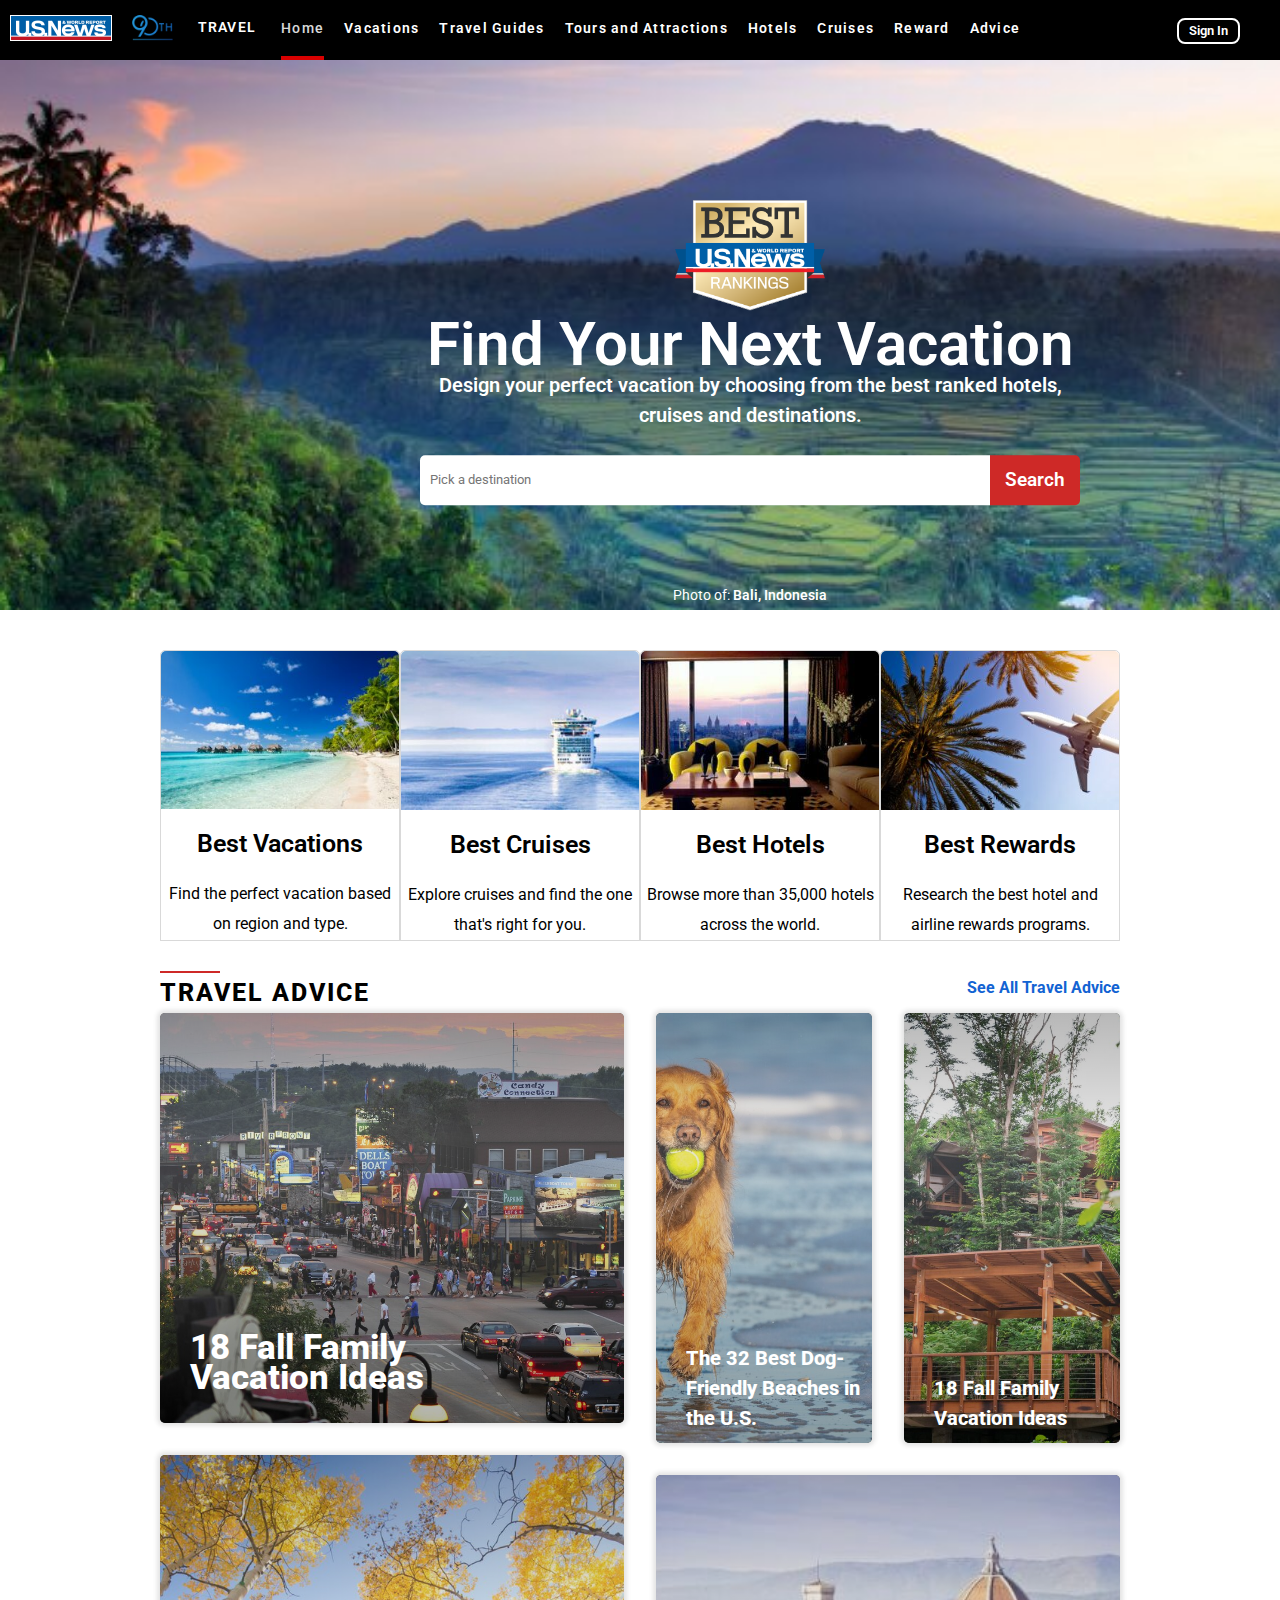
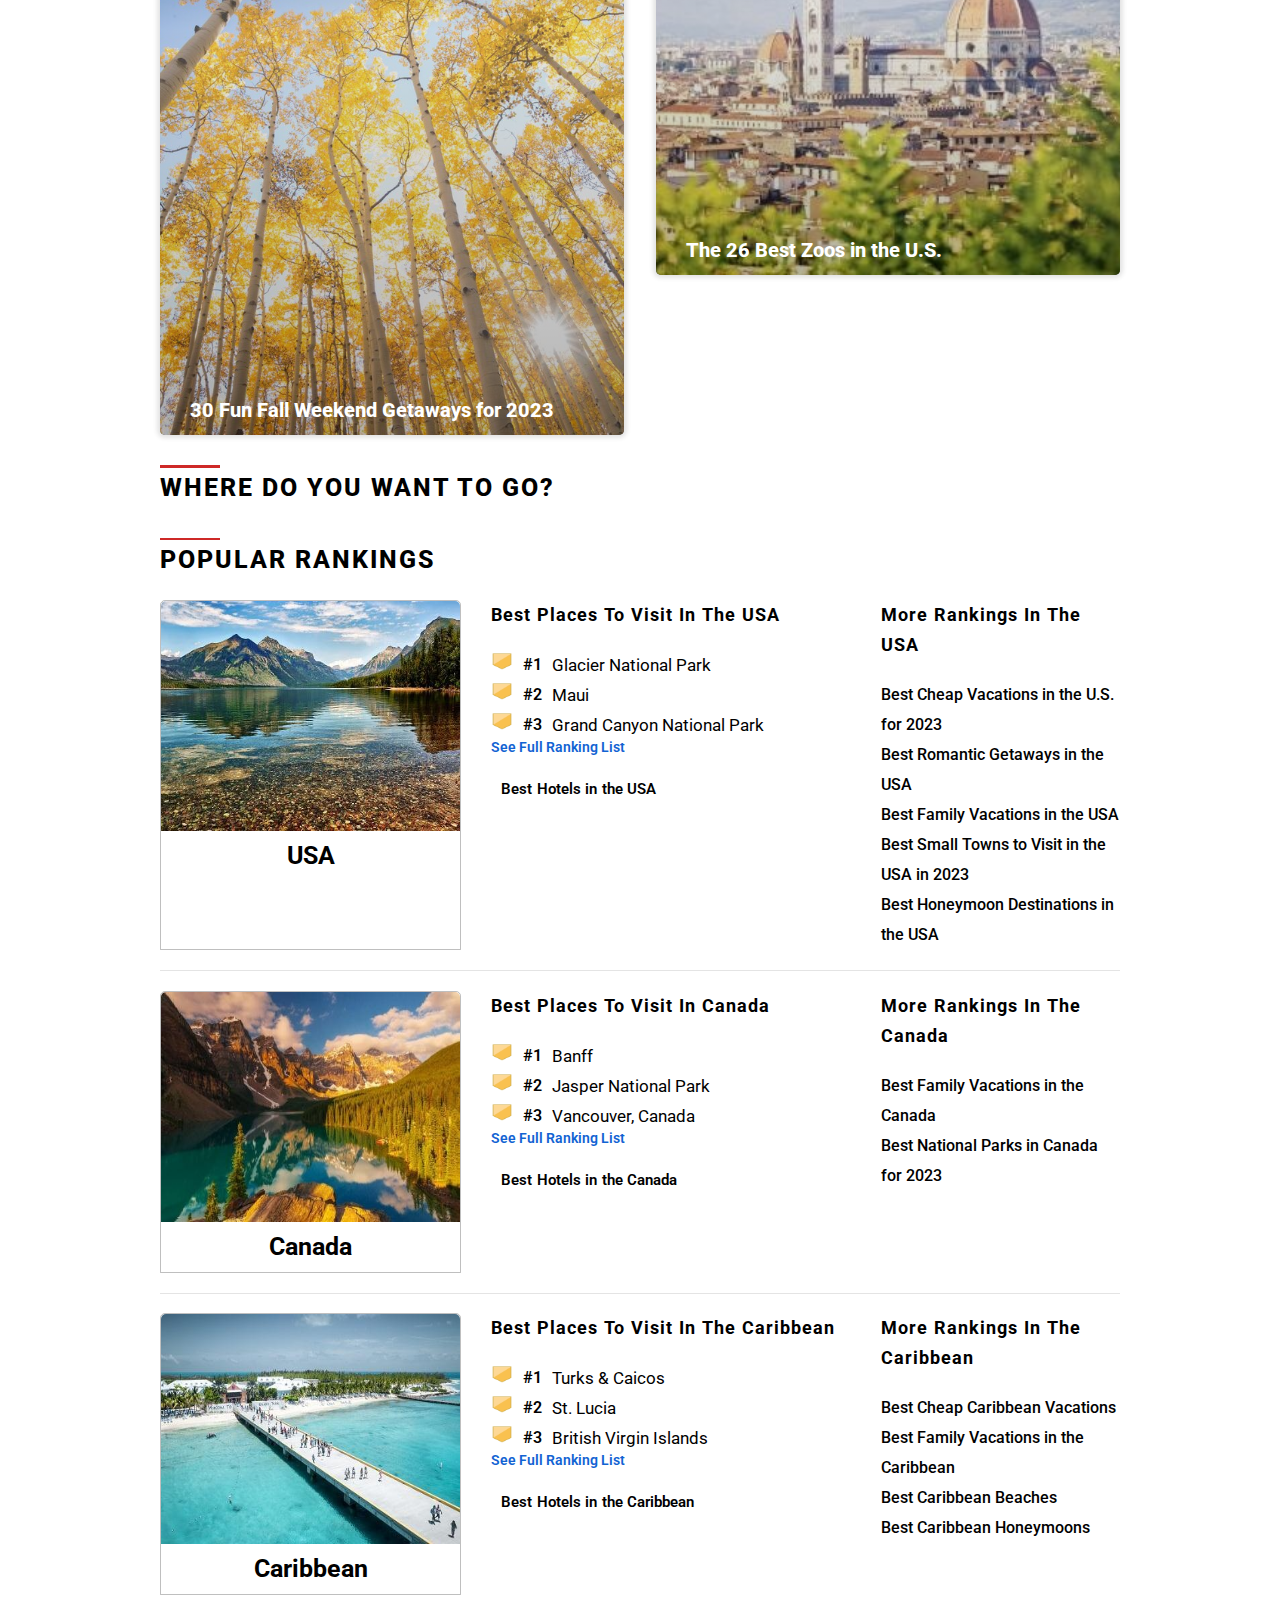
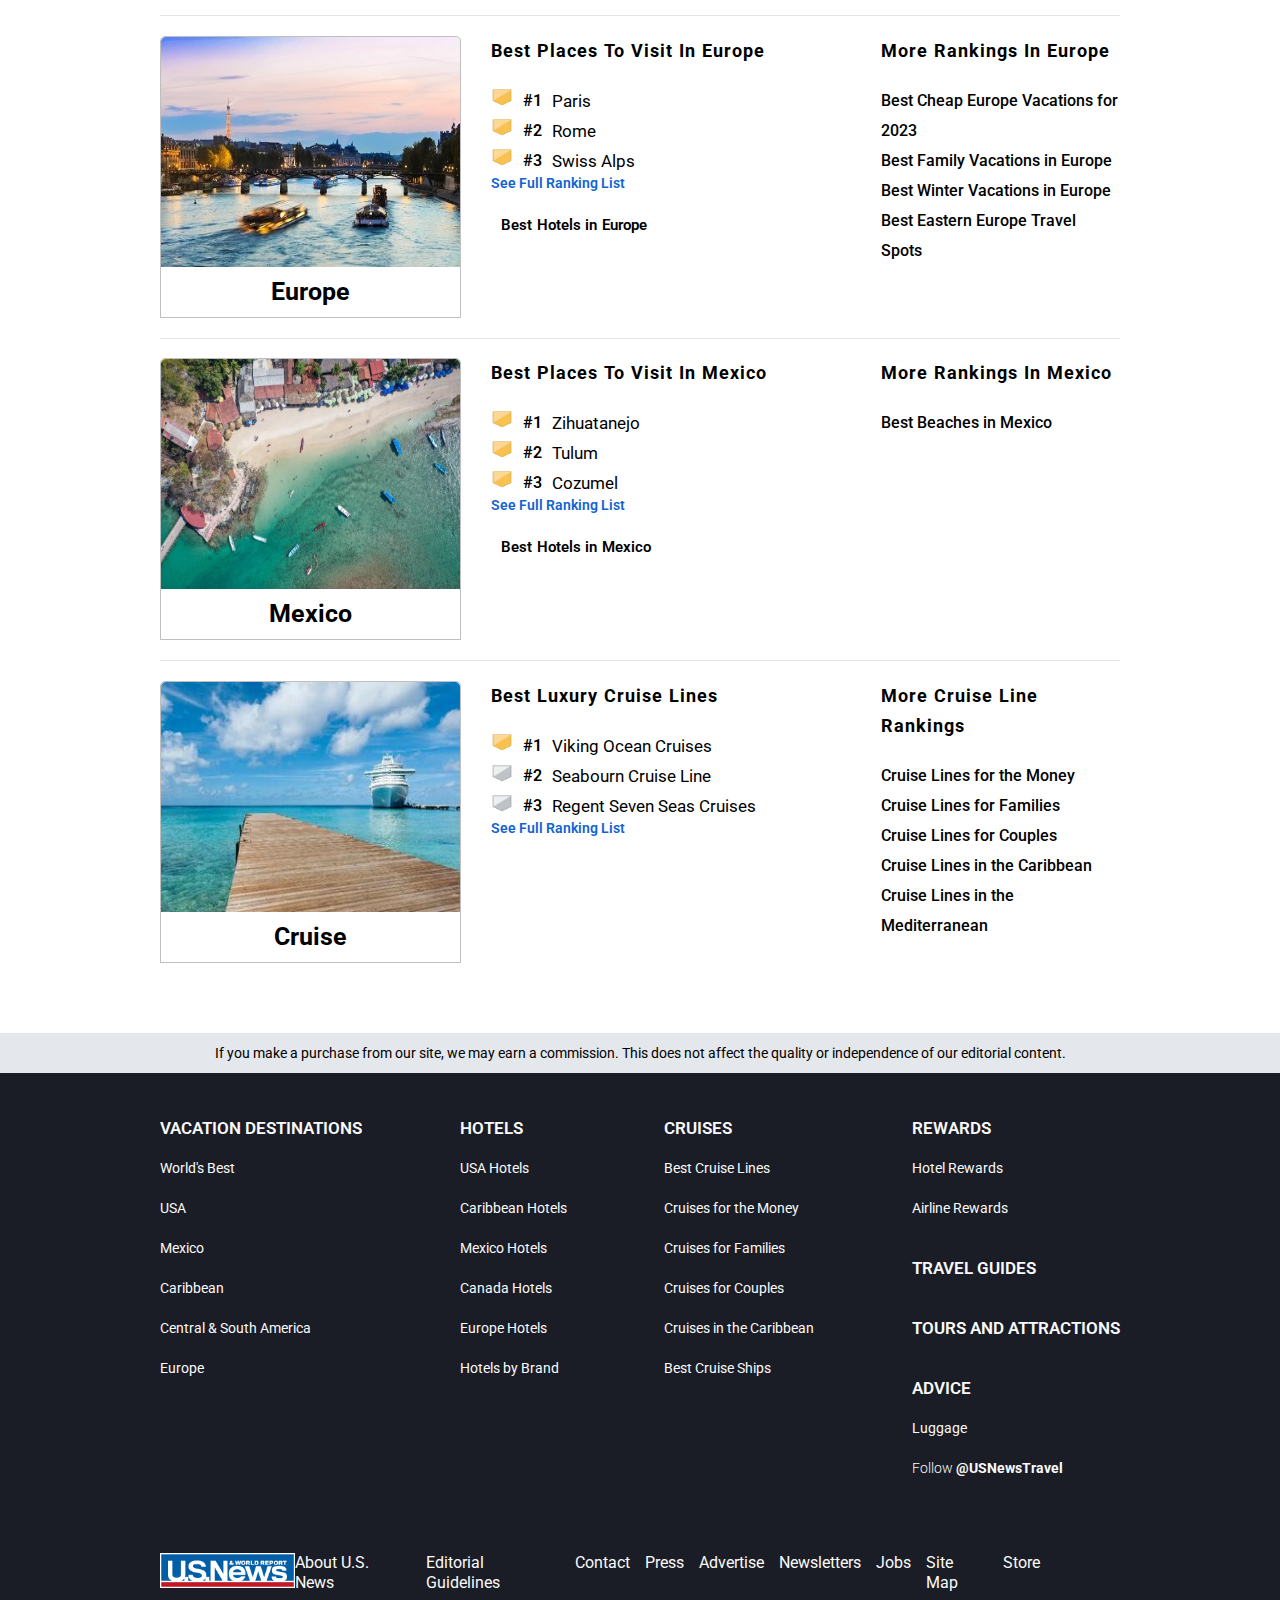
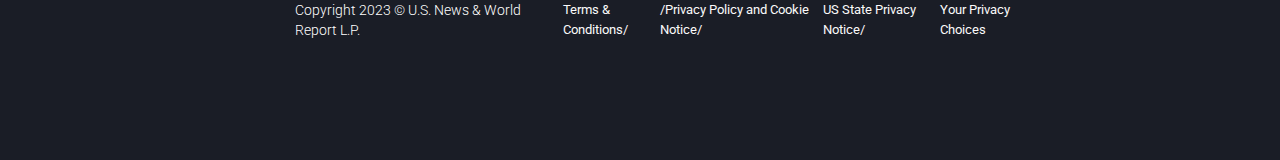
==== commit 8e81a935: "first update vacation page" ====
--- a/index.html
+++ b/index.html
@@ -4,7 +4,7 @@
     <meta charset="UTF-8" />
     <meta http-equiv="X-UA-Compatible" content="IE=edge" />
     <meta name="viewport" content="width=device-width, initial-scale=1.0" />
-    <title>Vacation Home Page</title>
+    <title>Home</title>
 
     <!-- logo -->
     <link
@@ -112,9 +112,7 @@
           </div>
           <ul>
             <li class="nav special3"><a href="./index.html">Home</a></li>
-            <li class="nav special4">
-              <a href="./vacation.html">Vacations</a>
-            </li>
+            <li class="nav special4"><a href="./vacation.html">Vacations</a></li>
             <li class="nav special4"><a href="!#">Travel Guides</a></li>
             <li class="nav lower special4">
               <a href="!#">Tours and Attractions</a>
--- a/assets/css/main.min.css
+++ b/assets/css/main.min.css
@@ -1 +1 @@
-@import"https://fonts.googleapis.com/css2?family=Roboto:wght@100;400;700&display=swap";@import"https://fonts.googleapis.com/css2?family=Lato:ital,wght@0,400;0,700;1,400;1,700&display=swap";:root{--header-h: 4.7rem}*{margin:0;padding:0;-webkit-box-sizing:border-box;box-sizing:border-box}a,a:active,a:visited{text-decoration:none}ul{list-style-type:none;padding-top:0;padding-left:0;margin-top:0;margin-bottom:0}button{cursor:pointer;border:none;outline:none}img{display:block;max-width:100%}@font-face{font-family:font_back_up;src:url(./font1.woff2) format("woff2"),url(./font2.woff2) format("woff2"),url(./font3.woff2) format("woff2");font-weight:bold;font-style:normal;font-display:fallback}*{font-family:"Roboto",Helvetica,"font_back_up",sans-serif}html{font-size:62.5%;font-family:"Roboto",Helvetica,"font_back_up",sans-serif}body{font-size:1.6rem;line-height:3rem}.screen{background-color:#fff;width:100%;height:100%}.line2{background-color:#e4e4e4;height:.5px;width:100%;margin:2rem 0}.line{background-color:#ce2927;height:2.5px;width:6rem;margin-top:3rem}.line3{background-color:#fff;height:.6px;width:100%}.title{text-transform:uppercase;font-weight:800;font-size:2.5rem;letter-spacing:2px;line-height:4rem}.slider{width:100%}.slider .carousel-inner .carousel-item img{height:70rem}.slider .carousel-caption{text-align:start;padding-bottom:25rem}.slider .carousel-caption h5{font-size:3rem;line-height:4rem;text-transform:uppercase;font-weight:500}.slider .carousel-caption p{font-size:1.4rem;line-height:3rem;padding:2rem 0;padding-right:50rem;font-weight:lighter}.slider .carousel-caption .banner-button-left{background-color:rgba(0,0,0,0);color:#fff;padding:.5rem 1.5rem;border-radius:5px;text-transform:uppercase;border:2px solid #fff;margin-right:5px}.slider .carousel-caption .banner-button-left:hover{background-color:#1bd5c9}.slider .carousel-caption .banner-button-right{background-color:rgba(0,0,0,0);color:#fff;padding:.5rem 1.5rem;border-radius:5px;text-transform:uppercase;border:2px solid #fff}.slider .carousel-caption .banner-button-right:hover{background-color:#1bd5c9}:root{--nav-height: 3rem}.navbar{background-color:#000;height:6rem;width:100%;display:-webkit-box;display:-ms-flexbox;display:flex;-webkit-box-pack:justify;-ms-flex-pack:justify;justify-content:space-between;padding:0 .5rem;margin:0}.navbar .nav{font-size:1.4rem;font-weight:600;margin:0 .5rem;line-height:5.6rem;text-transform:capitalize;letter-spacing:1.25px}.navbar .nav a{color:#fff}.navbar .left{display:-webkit-box;display:-ms-flexbox;display:flex;-webkit-box-align:center;-ms-flex-align:center;align-items:center;gap:1rem}.navbar .left .lower{text-transform:none}.navbar .left .special1{height:3rem;border-bottom:4px solid #000}.navbar .left .special2{text-transform:uppercase;border-bottom:4px solid #000;line-height:3rem;padding:.5rem}.navbar .left .special2 a .fa-angles-right{font-size:.9rem;font-weight:600}.navbar .left .special2:hover{background-color:rgba(211,215,220,.511);opacity:85%;border-radius:7px;-webkit-transition:all .5s ease;transition:all .5s ease}.navbar .left ul{display:-webkit-box;display:-ms-flexbox;display:flex;-webkit-box-align:center;-ms-flex-align:center;align-items:center;gap:1rem}.navbar .left ul .special3{border-bottom:4px solid red;font-weight:500;opacity:85%}.navbar .left ul .special4{border-bottom:4px solid #000}.navbar .left ul .special4:hover{border-bottom:4px solid red;opacity:85%;-webkit-transition:all .5s ease;transition:all .5s ease}.navbar .right{display:-webkit-box;display:-ms-flexbox;display:flex;-webkit-box-align:center;-ms-flex-align:center;align-items:center;color:#fff}.navbar .right .special5{margin:0 .5rem;font-size:1.8rem;line-height:2rem;padding:1rem 1rem}.navbar .right .special5:hover{background-color:rgba(211,215,220,.656);opacity:85%;border-radius:7px;-webkit-transition:all .5s ease;transition:all .5s ease;cursor:pointer}.navbar .right .special6 button{background-color:rgba(0,0,0,0);border:2px solid #fff;line-height:2rem;margin:1rem 0rem;padding:.1rem 1rem;border-radius:8px;font-size:1.3rem;font-weight:600}.navbar .right .special6 button:hover{-webkit-box-shadow:#111 0px 0px 0px 2px,#fff 0px 0px 0px 3px;box-shadow:#111 0px 0px 0px 2px,#fff 0px 0px 0px 3px;-webkit-transition:all .5s ease;transition:all .5s ease}.footer{background-color:#5c5c5c;padding:2rem 22.5rem;display:-webkit-box;display:-ms-flexbox;display:flex;-webkit-box-pack:justify;-ms-flex-pack:justify;justify-content:space-between}.footer p{color:#fff;font-size:1.4rem}.footer-social{display:-webkit-box;display:-ms-flexbox;display:flex;gap:1.5rem}.footer-social i{color:#fff}.banner{position:relative}.banner-image{width:100%;height:55rem}.banner-information{position:absolute;display:-webkit-box;display:-ms-flexbox;display:flex;-webkit-box-orient:vertical;-webkit-box-direction:normal;-ms-flex-direction:column;flex-direction:column;-webkit-box-align:center;-ms-flex-align:center;align-items:center;-webkit-box-pack:center;-ms-flex-pack:center;justify-content:center;text-align:center;-webkit-transform:translateY(-100%);transform:translateY(-100%);padding:0 42rem}.banner-information img{width:15rem}.banner-information h1{color:#fff;font-size:6rem;padding-top:2rem;font-weight:600}.banner-information h3{color:#fff;font-size:2rem;padding-top:1rem;font-weight:600}.banner-information .banner-information-search{padding:2.5rem 0;display:-webkit-box;display:-ms-flexbox;display:flex}.banner-information .banner-information-search .space{width:57rem;height:5rem;padding:1rem;border-top-left-radius:5px;border-bottom-left-radius:5px;border:none}.banner-information .banner-information-search .search{width:9rem;height:5rem;padding:1rem;font-size:1.9rem;text-transform:capitalize;color:#fff;font-weight:600;background-color:#ce2927;border-top-right-radius:5px;border-bottom-right-radius:5px}.banner-information .banner-information-search .search:hover{background-color:#b92523}.banner-information p{padding-top:5rem}.banner-information p a{color:#fff;font-size:1.4rem}.banner-information p a span{font-weight:600}.home .body{padding:0 16rem}.home .body .top{display:-webkit-box;display:-ms-flexbox;display:flex;-webkit-box-orient:horizontal;-webkit-box-direction:normal;-ms-flex-direction:row;flex-direction:row;-webkit-box-pack:justify;-ms-flex-pack:justify;justify-content:space-between;margin-top:4rem}.home .body .top a{text-align:center;color:#000;border:.5px solid rgba(0,0,0,.15);width:28rem;border-top-right-radius:5px;border-top-left-radius:5px}.home .body .top a:hover{-webkit-box-shadow:0 0 2px 2px rgba(0,0,0,.15);box-shadow:0 0 2px 2px rgba(0,0,0,.15);-webkit-transition:all .3s ease-in-out;transition:all .3s ease-in-out}.home .body .top a img{border-top-right-radius:5px;border-top-left-radius:5px}.home .body .top a h2{text-transform:capitalize;font-size:2.5rem;font-weight:600;padding:2rem 0}.home .body .advice-top{display:-webkit-box;display:-ms-flexbox;display:flex;-webkit-box-orient:horizontal;-webkit-box-direction:normal;-ms-flex-direction:row;flex-direction:row;-webkit-box-pack:justify;-ms-flex-pack:justify;justify-content:space-between}.home .body .advice-top a p{color:#1263d3;text-transform:capitalize;font-weight:700}.home .body .advice-top a p i{font-size:.9rem}.home .body .advice-top a p:hover{color:#00206b;-webkit-transition:color .3s ease-in-out;transition:color .3s ease-in-out}.home .body .advice-body{display:-webkit-box;display:-ms-flexbox;display:flex;gap:3.2rem}.home .body .advice-body img{border-radius:5px;-webkit-box-shadow:0 0 4px 3px rgba(0,0,0,.15);box-shadow:0 0 4px 3px rgba(0,0,0,.15);opacity:70%;width:100%;height:100%;-o-object-fit:cover;object-fit:cover}.home .body .advice-body .image{position:relative;border-radius:5px;background:-webkit-gradient(linear, left bottom, left top, from(rgb(0, 0, 0)), color-stop(70%, rgba(17, 17, 17, 0.3)), to(rgb(17, 17, 17)));background:linear-gradient(0deg, rgb(0, 0, 0), rgba(17, 17, 17, 0.3) 70%, rgb(17, 17, 17))}.home .body .advice-body .image p{position:absolute;z-index:10;color:#fff}.home .body .advice-body .image p:hover{opacity:80%}.home .body .advice-body .image:hover img{opacity:50%;-webkit-transition:opacity .3s ease-in-out;transition:opacity .3s ease-in-out}.home .body .advice-body-left{-webkit-box-flex:1;-ms-flex:1;flex:1;display:-webkit-box;display:-ms-flexbox;display:flex;-webkit-box-orient:vertical;-webkit-box-direction:normal;-ms-flex-direction:column;flex-direction:column;gap:3.2rem}.home .body .advice-body-left .left1{height:41rem}.home .body .advice-body-left .left2{height:58rem}.home .body .advice-body-right{-webkit-box-flex:1;-ms-flex:1;flex:1;display:-webkit-box;display:-ms-flexbox;display:flex;-webkit-box-orient:vertical;-webkit-box-direction:normal;-ms-flex-direction:column;flex-direction:column;gap:3.2rem}.home .body .advice-body-right .firstLine{display:-webkit-box;display:-ms-flexbox;display:flex;gap:3.2rem}.home .body .advice-body-right .firstLine img{height:43rem}.home .body .advice-body-right .secondLine img{height:40rem}.home .body .advice-body .description1{bottom:3rem;left:3rem;font-size:3.5rem;font-weight:800;margin-right:15rem}.home .body .advice-body .description2{bottom:1rem;left:3rem;font-size:2rem;font-weight:800}.home .body .go .owl-carousel{position:relative}.home .body .go .owl-carousel .go-body-image{margin-top:2rem;border:.5px solid rgba(0,0,0,.15);border-top-right-radius:5px;border-top-left-radius:5px}.home .body .go .owl-carousel .go-body-image img{border-top-right-radius:5px;border-top-left-radius:5px;height:17rem}.home .body .go .owl-carousel .go-body-image .word{text-align:center;color:#000;font-size:2.5rem;font-weight:700;line-height:5rem}.home .body .go .owl-carousel .owl-nav{font-size:7rem;color:#fff;line-height:7rem}.home .body .go .owl-carousel .owl-nav .owl-prev{position:absolute;top:9rem;left:.5rem;z-index:10}.home .body .go .owl-carousel .owl-nav .owl-prev:hover{background-color:rgba(0,0,0,0)}.home .body .go .owl-carousel .owl-nav .owl-next{position:absolute;top:9rem;right:.5rem;z-index:10}.home .body .go .owl-carousel .owl-nav .owl-next:hover{background-color:rgba(0,0,0,0)}.home .body .rank-detail{display:-webkit-box;display:-ms-flexbox;display:flex;margin-top:2rem}.home .body .rank-detail-image{-webkit-box-flex:2.5;-ms-flex:2.5;flex:2.5;border:.5px solid rgba(0,0,0,.25);border-top-right-radius:5px;border-top-left-radius:5px}.home .body .rank-detail-image:hover{-webkit-box-shadow:0 0 4px 3px rgba(0,0,0,.15);box-shadow:0 0 4px 3px rgba(0,0,0,.15);-webkit-transition:-webkit-box-shadow .3s ease-in-out;transition:-webkit-box-shadow .3s ease-in-out;transition:box-shadow .3s ease-in-out;transition:box-shadow .3s ease-in-out, -webkit-box-shadow .3s ease-in-out}.home .body .rank-detail-image img{height:23rem;width:100%;border-top-right-radius:5px;border-top-left-radius:5px}.home .body .rank-detail-image .description{text-align:center;color:#000;font-size:2.5rem;font-weight:700;line-height:5rem}.home .body .rank-detail-best{padding:0 3rem;-webkit-box-flex:3;-ms-flex:3;flex:3;display:-webkit-box;display:-ms-flexbox;display:flex;-webkit-box-orient:vertical;-webkit-box-direction:normal;-ms-flex-direction:column;flex-direction:column}.home .body .rank-detail-best h3{text-transform:capitalize;font-size:1.8rem;font-weight:700;word-spacing:1px;letter-spacing:1px;margin-bottom:2rem}.home .body .rank-detail-best a{display:-webkit-box;display:-ms-flexbox;display:flex;-webkit-box-orient:horizontal;-webkit-box-direction:normal;-ms-flex-direction:row;flex-direction:row;color:#000}.home .body .rank-detail-best a img{height:2.2rem}.home .body .rank-detail-best a span{padding:0 1rem;font-weight:600}.home .body .rank-detail-best a p{font-size:1.7rem}.home .body .rank-detail-best .rank_list{color:#1263d3;font-weight:600;line-height:1.4rem;font-size:1.4rem}.home .body .rank-detail-best .rank_list i{font-size:.9rem;line-height:1.7rem;padding-left:5px}.home .body .rank-detail-best .rank_hotel{margin-top:2rem;font-size:1.5rem;font-weight:600;word-spacing:.5px}.home .body .rank-detail-best .rank_hotel i{line-height:2.7rem;margin-right:1rem}.home .body .rank-detail-more{-webkit-box-flex:2;-ms-flex:2;flex:2;display:-webkit-box;display:-ms-flexbox;display:flex;-webkit-box-orient:vertical;-webkit-box-direction:normal;-ms-flex-direction:column;flex-direction:column}.home .body .rank-detail-more h3{text-transform:capitalize;font-size:1.8rem;font-weight:700;word-spacing:1px;letter-spacing:1px;margin-bottom:2rem}.home .body .rank-detail-more a{color:#000;font-weight:500}.home .bottom{margin-top:7rem;padding:0;background-color:#e4e7eb;line-height:4rem;text-align:center;font-size:1.4rem}.home .link{background-color:#1a1d26;padding:0 16rem;padding-top:2rem;display:-webkit-box;display:-ms-flexbox;display:flex;-webkit-box-pack:justify;-ms-flex-pack:justify;justify-content:space-between}.home .link-detail{display:-webkit-box;display:-ms-flexbox;display:flex;-webkit-box-orient:vertical;-webkit-box-direction:normal;-ms-flex-direction:column;flex-direction:column;gap:1rem;padding-bottom:3rem}.home .link-detail h3{text-transform:uppercase;font-size:1.7rem;font-weight:600;margin-top:2rem}.home .link-detail h3:hover{opacity:80%;-webkit-transition:opacity .3s ease-in-out;transition:opacity .3s ease-in-out}.home .link-detail a{color:#fafafa}.home .link-detail ul{display:-webkit-box;display:-ms-flexbox;display:flex;-webkit-box-orient:vertical;-webkit-box-direction:normal;-ms-flex-direction:column;flex-direction:column;gap:1rem}.home .link-detail ul li{font-size:1.4rem;font-weight:400}.home .link-detail .follow{display:-webkit-box;display:-ms-flexbox;display:flex;color:#fafafa;font-size:1.4rem;font-weight:300}.home .link-detail .follow span{font-weight:700}.home .link-detail .follow i{line-height:2.7rem;padding-left:1.5rem;font-size:1.8rem}.home .footer{background-color:#1a1d26;padding:4rem 16rem 12rem 16rem;display:-webkit-box;display:-ms-flexbox;display:flex;-webkit-box-pack:justify;-ms-flex-pack:justify;justify-content:space-between}.home .footer-image{height:4rem;width:16rem}.home .footer-information{padding-right:5rem;display:-webkit-box;display:-ms-flexbox;display:flex;-webkit-box-orient:vertical;-webkit-box-direction:normal;-ms-flex-direction:column;flex-direction:column;line-height:2rem}.home .footer-information a{color:#fafafa}.home .footer-information-top{display:-webkit-box;display:-ms-flexbox;display:flex;gap:1.5rem;text-transform:capitalize;padding-bottom:.7rem}.home .footer-information-bottom{display:-webkit-box;display:-ms-flexbox;display:flex;-webkit-box-orient:horizontal;-webkit-box-direction:normal;-ms-flex-direction:row;flex-direction:row;font-size:1.3rem}.home .footer-information-bottom p{padding-right:2rem;font-weight:300}.home .footer-symbol{display:-webkit-box;display:-ms-flexbox;display:flex;-webkit-box-orient:horizontal;-webkit-box-direction:normal;-ms-flex-direction:row;flex-direction:row;gap:3rem;font-size:2rem;padding-top:1rem}.home .footer-symbol i{color:#fafafa}+@import"https://fonts.googleapis.com/css2?family=Roboto:wght@100;400;700&display=swap";@import"https://fonts.googleapis.com/css2?family=Lato:ital,wght@0,400;0,700;1,400;1,700&display=swap";:root{--header-h: 4.7rem}*{margin:0;padding:0;-webkit-box-sizing:border-box;box-sizing:border-box}a,a:active,a:visited{text-decoration:none}ul{list-style-type:none;padding-top:0;padding-left:0;margin-top:0;margin-bottom:0}button{cursor:pointer;border:none;outline:none}img{display:block;max-width:100%}@font-face{font-family:font_back_up;src:url(./font1.woff2) format("woff2"),url(./font2.woff2) format("woff2"),url(./font3.woff2) format("woff2");font-weight:bold;font-style:normal;font-display:fallback}*{font-family:"Roboto",Helvetica,"font_back_up",sans-serif}html{font-size:62.5%;font-family:"Roboto",Helvetica,"font_back_up",sans-serif}body{font-size:1.6rem;line-height:3rem}.screen{background-color:#fff;width:100%;height:100%}.line2{background-color:#e4e4e4;height:.5px;width:100%;margin:2rem 0}.line{background-color:#ce2927;height:2.5px;width:6rem;margin-top:3rem}.line3{background-color:#fff;height:.6px;width:100%}.title{text-transform:uppercase;font-weight:800;font-size:2.5rem;letter-spacing:2px;line-height:4rem}.slider{width:100%}.slider .carousel-inner .carousel-item img{height:70rem}.slider .carousel-caption{text-align:start;padding-bottom:25rem}.slider .carousel-caption h5{font-size:3rem;line-height:4rem;text-transform:uppercase;font-weight:500}.slider .carousel-caption p{font-size:1.4rem;line-height:3rem;padding:2rem 0;padding-right:50rem;font-weight:lighter}.slider .carousel-caption .banner-button-left{background-color:rgba(0,0,0,0);color:#fff;padding:.5rem 1.5rem;border-radius:5px;text-transform:uppercase;border:2px solid #fff;margin-right:5px}.slider .carousel-caption .banner-button-left:hover{background-color:#1bd5c9}.slider .carousel-caption .banner-button-right{background-color:rgba(0,0,0,0);color:#fff;padding:.5rem 1.5rem;border-radius:5px;text-transform:uppercase;border:2px solid #fff}.slider .carousel-caption .banner-button-right:hover{background-color:#1bd5c9}:root{--nav-height: 3rem}.navbar{background-color:#000;height:6rem;width:100%;display:-webkit-box;display:-ms-flexbox;display:flex;-webkit-box-pack:justify;-ms-flex-pack:justify;justify-content:space-between;padding:0 .5rem;margin:0}.navbar .nav{font-size:1.4rem;font-weight:600;margin:0 .5rem;line-height:5.6rem;text-transform:capitalize;letter-spacing:1.25px}.navbar .nav a{color:#fff}.navbar .left{display:-webkit-box;display:-ms-flexbox;display:flex;-webkit-box-align:center;-ms-flex-align:center;align-items:center;gap:1rem}.navbar .left .lower{text-transform:none}.navbar .left .special1{height:3rem;border-bottom:4px solid #000}.navbar .left .special2{text-transform:uppercase;border-bottom:4px solid #000;line-height:3rem;padding:.5rem}.navbar .left .special2 a .fa-angles-right{font-size:.9rem;font-weight:600}.navbar .left .special2:hover{background-color:rgba(211,215,220,.511);opacity:85%;border-radius:7px;-webkit-transition:all .5s ease;transition:all .5s ease}.navbar .left ul{display:-webkit-box;display:-ms-flexbox;display:flex;-webkit-box-align:center;-ms-flex-align:center;align-items:center;gap:1rem}.navbar .left ul .special3{border-bottom:4px solid red;font-weight:500;opacity:85%}.navbar .left ul .special4{border-bottom:4px solid #000}.navbar .left ul .special4:hover{border-bottom:4px solid red;opacity:85%;-webkit-transition:all .5s ease;transition:all .5s ease}.navbar .right{display:-webkit-box;display:-ms-flexbox;display:flex;-webkit-box-align:center;-ms-flex-align:center;align-items:center;color:#fff}.navbar .right .special5{margin:0 .5rem;font-size:1.8rem;line-height:2rem;padding:1rem 1rem}.navbar .right .special5:hover{background-color:rgba(211,215,220,.656);opacity:85%;border-radius:7px;-webkit-transition:all .5s ease;transition:all .5s ease;cursor:pointer}.navbar .right .special6 button{background-color:rgba(0,0,0,0);border:2px solid #fff;line-height:2rem;margin:1rem 0rem;padding:.1rem 1rem;border-radius:8px;font-size:1.3rem;font-weight:600}.navbar .right .special6 button:hover{-webkit-box-shadow:#111 0px 0px 0px 2px,#fff 0px 0px 0px 3px;box-shadow:#111 0px 0px 0px 2px,#fff 0px 0px 0px 3px;-webkit-transition:all .5s ease;transition:all .5s ease}.footer{background-color:#5c5c5c;padding:2rem 22.5rem;display:-webkit-box;display:-ms-flexbox;display:flex;-webkit-box-pack:justify;-ms-flex-pack:justify;justify-content:space-between}.footer p{color:#fff;font-size:1.4rem}.footer-social{display:-webkit-box;display:-ms-flexbox;display:flex;gap:1.5rem}.footer-social i{color:#fff}.banner{position:relative}.banner-image{width:100%;height:55rem;-o-object-fit:cover;object-fit:cover}.banner-information{position:absolute;display:-webkit-box;display:-ms-flexbox;display:flex;-webkit-box-orient:vertical;-webkit-box-direction:normal;-ms-flex-direction:column;flex-direction:column;-webkit-box-align:center;-ms-flex-align:center;align-items:center;-webkit-box-pack:center;-ms-flex-pack:center;justify-content:center;text-align:center;-webkit-transform:translateY(-100%);transform:translateY(-100%);padding:0 42rem}.banner-information img{width:15rem}.banner-information h1{color:#fff;font-size:6rem;padding-top:2rem;font-weight:600}.banner-information h3{color:#fff;font-size:2rem;padding-top:1rem;font-weight:600}.banner-information .banner-information-search{padding:2.5rem 0;display:-webkit-box;display:-ms-flexbox;display:flex}.banner-information .banner-information-search .space{width:57rem;height:5rem;padding:1rem;border-top-left-radius:5px;border-bottom-left-radius:5px;border:none}.banner-information .banner-information-search .search{width:9rem;height:5rem;padding:1rem;font-size:1.9rem;text-transform:capitalize;color:#fff;font-weight:600;background-color:#ce2927;border-top-right-radius:5px;border-bottom-right-radius:5px}.banner-information .banner-information-search .search:hover{background-color:#b92523}.banner-information p{padding-top:5rem}.banner-information p a{color:#fff;font-size:1.4rem}.banner-information p a span{font-weight:600}.vacation .banner-information{padding:0 33rem}.vacation .banner-information h3{padding-bottom:5rem}.vacation .body{padding:0 16rem}.vacation .vacation_rank-description{padding:2rem 20rem 2rem 0rem;font-size:2rem}.vacation .vacation_rank .bestPlaces{display:grid;grid-template-rows:repeat(2, 1fr);grid-template-columns:repeat(3, 1fr);gap:4rem}.vacation .vacation_rank .bestPlaces-detail{border:.5px solid rgba(0,0,0,.15);padding:0 0 2rem 0;border-top-right-radius:5px;border-top-left-radius:5px}.vacation .vacation_rank .bestPlaces-detail-image{width:100%;border-top-right-radius:5px;border-top-left-radius:5px}.vacation .vacation_rank .bestPlaces-detail-image:hover{-webkit-box-shadow:0 0 2px 2px rgba(0,0,0,.15);box-shadow:0 0 2px 2px rgba(0,0,0,.15);-webkit-transition:all .3s ease-in-out;transition:all .3s ease-in-out;cursor:pointer}.vacation .vacation_rank .bestPlaces-detail-best{padding:2rem 2rem 0rem 1rem;-webkit-box-flex:3;-ms-flex:3;flex:3;display:-webkit-box;display:-ms-flexbox;display:flex;-webkit-box-orient:vertical;-webkit-box-direction:normal;-ms-flex-direction:column;flex-direction:column}.vacation .vacation_rank .bestPlaces-detail-best h3{text-transform:capitalize;font-size:1.6rem;font-weight:700;letter-spacing:1px;margin-bottom:2rem}.vacation .vacation_rank .bestPlaces-detail-best a{display:-webkit-box;display:-ms-flexbox;display:flex;-webkit-box-orient:horizontal;-webkit-box-direction:normal;-ms-flex-direction:row;flex-direction:row;color:#000}.vacation .vacation_rank .bestPlaces-detail-best a img{height:2.2rem}.vacation .vacation_rank .bestPlaces-detail-best a span{padding:0 1rem;font-weight:600}.vacation .vacation_rank .bestPlaces-detail-best a p{font-size:1.7rem}.vacation .vacation_rank .bestPlaces-detail-best .rank_list{color:#1263d3;font-weight:600;line-height:1.4rem;font-size:1.4rem;text-transform:uppercase}.vacation .vacation_rank .bestPlaces-detail-best .rank_list i{font-size:.9rem;line-height:1.7rem;padding-left:5px}.home .body{padding:0 16rem}.home .body .top{display:-webkit-box;display:-ms-flexbox;display:flex;-webkit-box-orient:horizontal;-webkit-box-direction:normal;-ms-flex-direction:row;flex-direction:row;-webkit-box-pack:justify;-ms-flex-pack:justify;justify-content:space-between;margin-top:4rem}.home .body .top a{text-align:center;color:#000;border:.5px solid rgba(0,0,0,.15);width:28rem;border-top-right-radius:5px;border-top-left-radius:5px}.home .body .top a:hover{-webkit-box-shadow:0 0 2px 2px rgba(0,0,0,.15);box-shadow:0 0 2px 2px rgba(0,0,0,.15);-webkit-transition:all .3s ease-in-out;transition:all .3s ease-in-out}.home .body .top a img{border-top-right-radius:5px;border-top-left-radius:5px}.home .body .top a h2{text-transform:capitalize;font-size:2.5rem;font-weight:600;padding:2rem 0}.home .body .advice-top{display:-webkit-box;display:-ms-flexbox;display:flex;-webkit-box-orient:horizontal;-webkit-box-direction:normal;-ms-flex-direction:row;flex-direction:row;-webkit-box-pack:justify;-ms-flex-pack:justify;justify-content:space-between}.home .body .advice-top a p{color:#1263d3;text-transform:capitalize;font-weight:700}.home .body .advice-top a p i{font-size:.9rem}.home .body .advice-top a p:hover{color:#00206b;-webkit-transition:color .3s ease-in-out;transition:color .3s ease-in-out}.home .body .advice-body{display:-webkit-box;display:-ms-flexbox;display:flex;gap:3.2rem}.home .body .advice-body img{border-radius:5px;-webkit-box-shadow:0 0 4px 3px rgba(0,0,0,.15);box-shadow:0 0 4px 3px rgba(0,0,0,.15);opacity:70%;width:100%;height:100%;-o-object-fit:cover;object-fit:cover}.home .body .advice-body .image{position:relative;border-radius:5px;background:-webkit-gradient(linear, left bottom, left top, from(rgb(0, 0, 0)), color-stop(70%, rgba(17, 17, 17, 0.3)), to(rgb(17, 17, 17)));background:linear-gradient(0deg, rgb(0, 0, 0), rgba(17, 17, 17, 0.3) 70%, rgb(17, 17, 17))}.home .body .advice-body .image p{position:absolute;z-index:10;color:#fff}.home .body .advice-body .image p:hover{opacity:80%}.home .body .advice-body .image:hover img{opacity:50%;-webkit-transition:opacity .3s ease-in-out;transition:opacity .3s ease-in-out}.home .body .advice-body-left{-webkit-box-flex:1;-ms-flex:1;flex:1;display:-webkit-box;display:-ms-flexbox;display:flex;-webkit-box-orient:vertical;-webkit-box-direction:normal;-ms-flex-direction:column;flex-direction:column;gap:3.2rem}.home .body .advice-body-left .left1{height:41rem}.home .body .advice-body-left .left2{height:58rem}.home .body .advice-body-right{-webkit-box-flex:1;-ms-flex:1;flex:1;display:-webkit-box;display:-ms-flexbox;display:flex;-webkit-box-orient:vertical;-webkit-box-direction:normal;-ms-flex-direction:column;flex-direction:column;gap:3.2rem}.home .body .advice-body-right .firstLine{display:-webkit-box;display:-ms-flexbox;display:flex;gap:3.2rem}.home .body .advice-body-right .firstLine img{height:43rem}.home .body .advice-body-right .secondLine img{height:40rem}.home .body .advice-body .description1{bottom:3rem;left:3rem;font-size:3.5rem;font-weight:800;margin-right:15rem}.home .body .advice-body .description2{bottom:1rem;left:3rem;font-size:2rem;font-weight:800}.home .body .go .owl-carousel{position:relative}.home .body .go .owl-carousel .go-body-image{margin-top:2rem;border:.5px solid rgba(0,0,0,.15);border-top-right-radius:5px;border-top-left-radius:5px}.home .body .go .owl-carousel .go-body-image img{border-top-right-radius:5px;border-top-left-radius:5px;height:17rem}.home .body .go .owl-carousel .go-body-image .word{text-align:center;color:#000;font-size:2.5rem;font-weight:700;line-height:5rem}.home .body .go .owl-carousel .owl-nav{font-size:7rem;color:#fff;line-height:7rem}.home .body .go .owl-carousel .owl-nav .owl-prev{position:absolute;top:9rem;left:.5rem;z-index:10}.home .body .go .owl-carousel .owl-nav .owl-prev:hover{background-color:rgba(0,0,0,0)}.home .body .go .owl-carousel .owl-nav .owl-next{position:absolute;top:9rem;right:.5rem;z-index:10}.home .body .go .owl-carousel .owl-nav .owl-next:hover{background-color:rgba(0,0,0,0)}.home .body .rank-detail{display:-webkit-box;display:-ms-flexbox;display:flex;margin-top:2rem}.home .body .rank-detail-image{-webkit-box-flex:2.5;-ms-flex:2.5;flex:2.5;border:.5px solid rgba(0,0,0,.25);border-top-right-radius:5px;border-top-left-radius:5px}.home .body .rank-detail-image:hover{-webkit-box-shadow:0 0 4px 3px rgba(0,0,0,.15);box-shadow:0 0 4px 3px rgba(0,0,0,.15);-webkit-transition:-webkit-box-shadow .3s ease-in-out;transition:-webkit-box-shadow .3s ease-in-out;transition:box-shadow .3s ease-in-out;transition:box-shadow .3s ease-in-out, -webkit-box-shadow .3s ease-in-out}.home .body .rank-detail-image img{height:23rem;width:100%;border-top-right-radius:5px;border-top-left-radius:5px}.home .body .rank-detail-image .description{text-align:center;color:#000;font-size:2.5rem;font-weight:700;line-height:5rem}.home .body .rank-detail-best{padding:0 3rem;-webkit-box-flex:3;-ms-flex:3;flex:3;display:-webkit-box;display:-ms-flexbox;display:flex;-webkit-box-orient:vertical;-webkit-box-direction:normal;-ms-flex-direction:column;flex-direction:column}.home .body .rank-detail-best h3{text-transform:capitalize;font-size:1.8rem;font-weight:700;word-spacing:1px;letter-spacing:1px;margin-bottom:2rem}.home .body .rank-detail-best a{display:-webkit-box;display:-ms-flexbox;display:flex;-webkit-box-orient:horizontal;-webkit-box-direction:normal;-ms-flex-direction:row;flex-direction:row;color:#000}.home .body .rank-detail-best a img{height:2.2rem}.home .body .rank-detail-best a span{padding:0 1rem;font-weight:600}.home .body .rank-detail-best a p{font-size:1.7rem}.home .body .rank-detail-best .rank_list{color:#1263d3;font-weight:600;line-height:1.4rem;font-size:1.4rem}.home .body .rank-detail-best .rank_list i{font-size:.9rem;line-height:1.7rem;padding-left:5px}.home .body .rank-detail-best .rank_hotel{margin-top:2rem;font-size:1.5rem;font-weight:600;word-spacing:.5px}.home .body .rank-detail-best .rank_hotel i{line-height:2.7rem;margin-right:1rem}.home .body .rank-detail-more{-webkit-box-flex:2;-ms-flex:2;flex:2;display:-webkit-box;display:-ms-flexbox;display:flex;-webkit-box-orient:vertical;-webkit-box-direction:normal;-ms-flex-direction:column;flex-direction:column}.home .body .rank-detail-more h3{text-transform:capitalize;font-size:1.8rem;font-weight:700;word-spacing:1px;letter-spacing:1px;margin-bottom:2rem}.home .body .rank-detail-more a{color:#000;font-weight:500}.home .bottom{margin-top:7rem;padding:0;background-color:#e4e7eb;line-height:4rem;text-align:center;font-size:1.4rem}.home .link{background-color:#1a1d26;padding:0 16rem;padding-top:2rem;display:-webkit-box;display:-ms-flexbox;display:flex;-webkit-box-pack:justify;-ms-flex-pack:justify;justify-content:space-between}.home .link-detail{display:-webkit-box;display:-ms-flexbox;display:flex;-webkit-box-orient:vertical;-webkit-box-direction:normal;-ms-flex-direction:column;flex-direction:column;gap:1rem;padding-bottom:3rem}.home .link-detail h3{text-transform:uppercase;font-size:1.7rem;font-weight:600;margin-top:2rem}.home .link-detail h3:hover{opacity:80%;-webkit-transition:opacity .3s ease-in-out;transition:opacity .3s ease-in-out}.home .link-detail a{color:#fafafa}.home .link-detail ul{display:-webkit-box;display:-ms-flexbox;display:flex;-webkit-box-orient:vertical;-webkit-box-direction:normal;-ms-flex-direction:column;flex-direction:column;gap:1rem}.home .link-detail ul li{font-size:1.4rem;font-weight:400}.home .link-detail .follow{display:-webkit-box;display:-ms-flexbox;display:flex;color:#fafafa;font-size:1.4rem;font-weight:300}.home .link-detail .follow span{font-weight:700}.home .link-detail .follow i{line-height:2.7rem;padding-left:1.5rem;font-size:1.8rem}.home .footer{background-color:#1a1d26;padding:4rem 16rem 12rem 16rem;display:-webkit-box;display:-ms-flexbox;display:flex;-webkit-box-pack:justify;-ms-flex-pack:justify;justify-content:space-between}.home .footer-image{height:4rem;width:16rem}.home .footer-information{padding-right:5rem;display:-webkit-box;display:-ms-flexbox;display:flex;-webkit-box-orient:vertical;-webkit-box-direction:normal;-ms-flex-direction:column;flex-direction:column;line-height:2rem}.home .footer-information a{color:#fafafa}.home .footer-information-top{display:-webkit-box;display:-ms-flexbox;display:flex;gap:1.5rem;text-transform:capitalize;padding-bottom:.7rem}.home .footer-information-bottom{display:-webkit-box;display:-ms-flexbox;display:flex;-webkit-box-orient:horizontal;-webkit-box-direction:normal;-ms-flex-direction:row;flex-direction:row;font-size:1.3rem}.home .footer-information-bottom p{padding-right:2rem;font-weight:300}.home .footer-symbol{display:-webkit-box;display:-ms-flexbox;display:flex;-webkit-box-orient:horizontal;-webkit-box-direction:normal;-ms-flex-direction:row;flex-direction:row;gap:3rem;font-size:2rem;padding-top:1rem}.home .footer-symbol i{color:#fafafa}